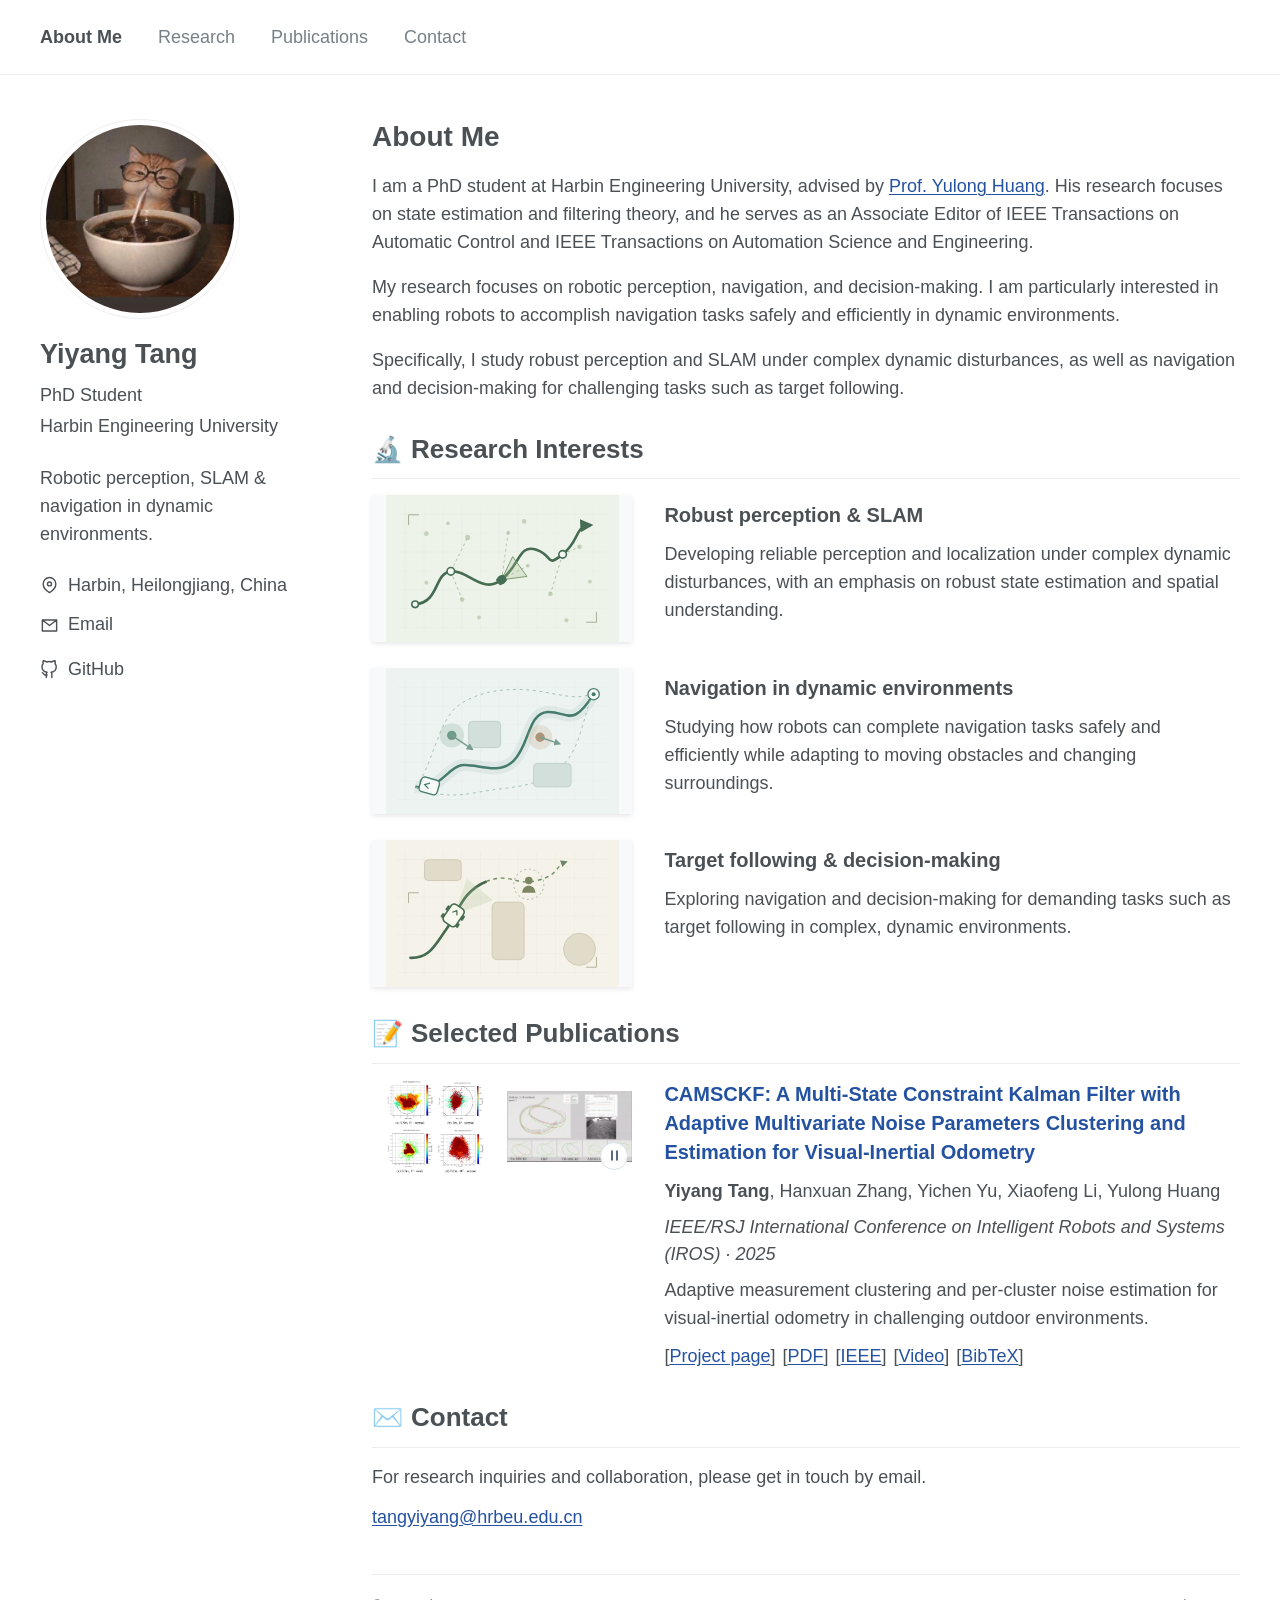
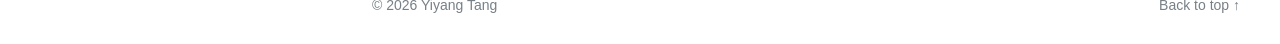
==== index.html @ 66fd121a "Add files via upload" ====
<!doctype html>
<html lang="en">
<head>
  <meta charset="utf-8">
  <meta name="viewport" content="width=device-width, initial-scale=1">
  <meta name="description" content="Yiyang Tang is a PhD student at Harbin Engineering University, researching robotic perception, SLAM, and safe navigation in dynamic environments.">
  <meta property="og:title" content="Yiyang Tang · Academic Homepage">
  <meta property="og:description" content="PhD Student at Harbin Engineering University. Robotic perception, SLAM, and navigation in dynamic environments.">
  <meta property="og:type" content="website">
  <meta name="author" content="Yiyang Tang">
  <meta name="theme-color" content="#ffffff">
  <title>Yiyang Tang · Academic Homepage</title>
  <link rel="icon" href="assets/favicon.svg" type="image/svg+xml">
  <link rel="stylesheet" href="assets/style.css">
  <script src="assets/content.js" defer></script>
  <script src="assets/site.js" defer></script>
</head>
<body>
  <a class="skip-link" href="#main">Skip to content</a>
  <header class="site-header">
    <div class="header-inner">
      <button class="menu-toggle" type="button" aria-expanded="false" aria-controls="primary-nav" hidden><span>Menu</span><svg viewBox="0 0 24 24" aria-hidden="true"><path d="M4 7h16M4 12h16M4 17h16"/></svg></button>
      <nav id="primary-nav" class="primary-nav" aria-label="Main navigation">
        <a class="active" href="#about" aria-current="location">About Me</a>
        <a href="#research">Research</a>
        <a href="#news" hidden>News</a>
        <a href="#publications">Publications</a>
        <a href="#services" hidden>Services</a>
        <a href="#contact">Contact</a>
      </nav>
    </div>
  </header>

  <div class="page-layout">
    <aside class="profile" aria-label="Personal profile">
      <div class="portrait-wrap">
        <div class="portrait-placeholder" id="portrait-placeholder" role="img" aria-label="Yiyang Tang monogram" hidden>
          <span class="portrait-monogram" id="portrait-monogram">YT</span>
        </div>
        <img id="portrait" class="portrait" src="assets/github-avatar.jpg" alt="Yiyang Tang’s GitHub avatar" width="200" height="200" decoding="async">
      </div>
      <div class="profile-summary">
        <h2 id="profile-name">Yiyang Tang</h2>
        <p class="profile-detail profile-role"><span id="profile-role">PhD Student</span></p>
        <p class="profile-detail profile-affiliation"><span id="profile-affiliation">Harbin Engineering University</span></p>
        <p class="profile-detail profile-tagline"><span id="profile-tagline">Robotic perception, SLAM &amp; navigation in dynamic environments.</span></p>
        <p class="profile-detail profile-location"><svg class="detail-icon" viewBox="0 0 24 24" aria-hidden="true"><path d="M20 10c0 6-8 11-8 11S4 16 4 10a8 8 0 1 1 16 0Z"/><circle cx="12" cy="10" r="2.5"/></svg><span id="profile-location">Harbin, Heilongjiang, China</span></p>
        <ul class="profile-links" id="profile-links" aria-label="Contact and academic profiles">
          <li><a href="mailto:tangyiyang@hrbeu.edu.cn" aria-label="Email Yiyang Tang at tangyiyang@hrbeu.edu.cn"><svg class="link-icon" viewBox="0 0 24 24" aria-hidden="true"><path d="M3 5h18v14H3zM3 5l9 7 9-7"/></svg><span>Email</span></a></li>
          <li><a href="https://github.com/YiyangTang521" target="_blank" rel="noopener noreferrer"><svg class="link-icon" viewBox="0 0 24 24" aria-hidden="true"><path d="M9 19c-4.3 1.4-4.3-2.5-6-3m12 6v-3.87a3.37 3.37 0 0 0-.94-2.61c3.14-.35 6.44-1.54 6.44-7A5.44 5.44 0 0 0 19 4.77 5.07 5.07 0 0 0 18.91 1S17.73.65 15 2.48a13.38 13.38 0 0 0-7 0C5.27.65 4.09 1 4.09 1A5.07 5.07 0 0 0 4 4.77a5.44 5.44 0 0 0-1.5 3.78c0 5.42 3.3 6.61 6.44 7A3.37 3.37 0 0 0 8 18.13V22"/></svg><span>GitHub</span></a></li>
        </ul>
        <p class="profile-pending" id="profile-links-empty" hidden>Contact &amp; academic profiles<br>to be added.</p>
      </div>
    </aside>

    <main id="main">
      <section class="about-section" id="about" aria-labelledby="about-title">
        <h1 id="about-title">About Me</h1>
        <div class="biography" id="biography">
          <p>I am a PhD student at Harbin Engineering University, advised by <a href="https://ieeecss.org/contact/yulong-huang" target="_blank" rel="noopener noreferrer">Prof. Yulong Huang</a>. His research focuses on state estimation and filtering theory, and he serves as an Associate Editor of IEEE Transactions on Automatic Control and IEEE Transactions on Automation Science and Engineering.</p>
          <p>My research focuses on robotic perception, navigation, and decision-making. I am particularly interested in enabling robots to accomplish navigation tasks safely and efficiently in dynamic environments.</p>
          <p>Specifically, I study robust perception and SLAM under complex dynamic disturbances, as well as navigation and decision-making for challenging tasks such as target following.</p>
        </div>
        <div class="draft-note" id="draft-note" hidden><span class="draft-label">DRAFT</span><p>Profile information is being updated.</p></div>
      </section>

      <section id="research" class="content-section" aria-labelledby="research-title">
        <h2 id="research-title" class="section-heading"><span class="section-icon" aria-hidden="true">🔬</span> Research Interests</h2>
        <div class="research-list" id="research-list">
          <article class="research-item"><img src="assets/slam.svg" width="248" height="156" alt="Concept illustration of a camera trajectory and mapped landmarks"><div><h3>Robust perception &amp; SLAM</h3><p>Developing reliable perception and localization under complex dynamic disturbances, with an emphasis on robust state estimation and spatial understanding.</p></div></article>
          <article class="research-item"><img src="assets/navigation.svg" width="248" height="156" alt="Concept illustration of alternative robot paths around moving obstacles"><div><h3>Navigation in dynamic environments</h3><p>Studying how robots can complete navigation tasks safely and efficiently while adapting to moving obstacles and changing surroundings.</p></div></article>
          <article class="research-item"><img src="assets/following.svg" width="248" height="156" alt="Concept illustration of a robot following a target around an obstacle"><div><h3>Target following &amp; decision-making</h3><p>Exploring navigation and decision-making for demanding tasks such as target following in complex, dynamic environments.</p></div></article>
        </div>
      </section>

      <section id="news" class="content-section" aria-labelledby="news-title" hidden>
        <h2 id="news-title" class="section-heading"><span class="section-icon" aria-hidden="true">🔥</span> News</h2>
        <ul id="news-list" class="news-list"></ul>
        <p id="news-empty" class="empty-note">Research updates and announcements will appear here.</p>
      </section>

      <section id="publications" class="content-section" aria-labelledby="publications-title">
        <h2 id="publications-title" class="section-heading"><span class="section-icon" aria-hidden="true">📝</span> Selected Publications</h2>
        <div class="publication-filters" id="publication-filters" role="group" aria-label="Filter publications by topic" hidden></div>
        <p id="publication-status" class="sr-only" role="status" aria-live="polite"></p>
        <div id="publication-list" class="publication-list">
          <article class="publication with-preview">
            <div class="publication-media">
              <div class="publication-gallery">
                <a class="publication-thumbnail" href="camsckf/assets/figure-1.png" target="_blank" rel="noopener noreferrer" aria-label="Open full-size Figure 1"><img src="camsckf/assets/figure-1.png" width="1170" height="1100" loading="lazy" alt="Figure 1 of the paper: feature-point noise distributions under different observation distances, viewpoints, and lighting conditions."></a>
                <div class="publication-thumbnail preview-media"><a href="camsckf/" aria-label="View the CAMSCKF project page"><img src="camsckf/assets/preview-poster.jpg" width="640" height="360" loading="lazy" alt="CAMSCKF experimental demonstration with trajectory comparisons, estimated measurement noise, and onboard camera footage."></a></div>
              </div>
            </div>
            <div class="publication-body">
              <h3><a href="camsckf/">CAMSCKF: A Multi-State Constraint Kalman Filter with Adaptive Multivariate Noise Parameters Clustering and Estimation for Visual-Inertial Odometry</a></h3>
              <p class="publication-authors"><strong>Yiyang Tang</strong>, Hanxuan Zhang, Yichen Yu, Xiaofeng Li, Yulong Huang</p>
              <p class="publication-venue">IEEE/RSJ International Conference on Intelligent Robots and Systems (IROS) · 2025</p>
              <p class="publication-description">Adaptive measurement clustering and per-cluster noise estimation for visual-inertial odometry in challenging outdoor environments.</p>
              <div class="publication-links"><a href="camsckf/">Project page</a><a href="camsckf/assets/paper.pdf">PDF</a><a href="https://ieeexplore.ieee.org/document/11246963" target="_blank" rel="noopener noreferrer">IEEE</a><a href="camsckf/#video">Video</a><a href="camsckf/#citation">BibTeX</a></div>
            </div>
          </article>
        </div>
        <p id="publications-empty" class="empty-note" hidden>Selected papers will be added here soon.</p>
      </section>

      <section id="services" class="content-section" aria-labelledby="services-title" hidden>
        <h2 id="services-title" class="section-heading"><span class="section-icon" aria-hidden="true">🎓</span> Academic Service</h2>
        <ul id="service-list" class="service-list"></ul>
        <p id="services-empty" class="empty-note">Editorial, reviewing, and community activities will be added here.</p>
      </section>

      <section id="contact" class="content-section contact-section" aria-labelledby="contact-title">
        <h2 id="contact-title" class="section-heading"><span class="section-icon" aria-hidden="true">✉️</span> Contact</h2>
        <p id="contact-description">For research inquiries and collaboration, please get in touch by email.</p>
        <p><a id="contact-email" href="mailto:tangyiyang@hrbeu.edu.cn">tangyiyang@hrbeu.edu.cn</a></p>
      </section>
      <footer class="site-footer"><span>© <span id="copyright-year">2026</span> <span id="footer-name">Yiyang Tang</span></span><a href="#about">Back to top <span aria-hidden="true">↑</span></a></footer>
      <noscript><p class="noscript-note">Profile and publication information are available without JavaScript. Enable JavaScript for animated previews and citation tools.</p></noscript>
    </main>
  </div>
  <dialog id="bibtex-dialog" aria-labelledby="bibtex-title"><div class="dialog-header"><h2 id="bibtex-title">BibTeX citation</h2><button id="close-bibtex" type="button" aria-label="Close citation">×</button></div><pre id="bibtex-content" tabindex="0"></pre><button class="email-button" id="copy-bibtex" type="button">Copy citation</button><p id="copy-status" role="status" aria-live="polite"></p></dialog>
</body>
</html>
---- assets/style.css ----
:root {
  --text: #4b5054;
  --muted: #778087;
  --link: #2452a1;
  --line: #eeeeee;
  --font: Arial, Helvetica, sans-serif;
}
* { box-sizing: border-box; }
html { scroll-behavior: smooth; scroll-padding-top: 100px; }
body { margin: 0; color: var(--text); background: #fff; font: 18px/1.55 var(--font); }
a { color: var(--link); text-decoration: underline; text-underline-offset: 2px; }
a:hover { color: #153b7e; }
button { font: inherit; color: inherit; cursor: pointer; }
a, button { -webkit-tap-highlight-color: transparent; }
a:focus-visible, button:focus-visible, pre:focus-visible { outline: 2px solid var(--link); outline-offset: 4px; }
img { display: block; max-width: 100%; }
[hidden] { display: none !important; }
h1, h2, h3 { font-family: var(--font); color: var(--text); font-weight: 700; }
h1, h2, h3, p { margin-top: 0; }
::selection { background: #dfebff; }
.sr-only { position: absolute; width: 1px; height: 1px; padding: 0; overflow: hidden; clip: rect(0,0,0,0); white-space: nowrap; border: 0; }
.skip-link { position: fixed; top: -100px; left: 20px; z-index: 20; padding: 10px 16px; background: #fff; border: 1px solid var(--link); }
.skip-link:focus { top: 12px; }

/* Simple navigation, aligned with the page's left edge. */
.site-header { position: sticky; top: 0; z-index: 10; background: #fff; border-bottom: 1px solid var(--line); }
.header-inner { max-width: 1680px; min-height: 74px; padding: 0 40px; margin: auto; display: flex; align-items: center; }
.primary-nav { display: flex; align-items: center; gap: 36px; }
.primary-nav a { padding: 23px 0; font-size: 18px; line-height: 1.5; color: var(--muted); text-decoration: none; }
.primary-nav a:hover, .primary-nav a.active { color: var(--text); }
.primary-nav a.active { font-weight: 700; }
.menu-toggle { display: none; align-items: center; gap: 9px; min-height: 48px; padding: 8px 0; border: 0; background: none; }
.menu-toggle svg { width: 22px; height: 22px; fill: none; stroke: currentColor; stroke-width: 1.6; }

/* A narrow profile column and one continuous reading column. */
.page-layout { max-width: 1680px; margin: auto; padding: 44px 40px 0; display: grid; grid-template-columns: 272px minmax(0,1fr); column-gap: 60px; }
.profile { position: sticky; top: 108px; align-self: start; }
.portrait-wrap { width: 200px; height: 200px; margin: 0 0 18px; }
.portrait { width: 200px; height: 200px; object-fit: cover; border-radius: 50%; padding: 5px; border: 1px solid var(--line); background: #fff; }
.portrait-placeholder { width: 100%; height: 100%; border-radius: 50%; display: flex; align-items: center; justify-content: center; background: #f4f5f6; border: 1px solid var(--line); }
.portrait-monogram { font-size: 52px; font-weight: 700; color: var(--muted); }
.profile-summary { min-width: 0; }
.profile h2 { margin: 0 0 10px; font-size: 27px; line-height: 1.3; }
.profile-detail { margin: 0; font-size: 18px; line-height: 1.55; }
.profile-role { margin-bottom: 3px; }
.profile-affiliation { margin-bottom: 24px; }
.profile-tagline { margin-bottom: 23px; }
.profile-location { display: flex; align-items: flex-start; gap: 9px; margin-bottom: 12px; }
.profile-location > span { min-width: 0; }
.detail-icon, .link-icon { width: 19px; height: 19px; flex-shrink: 0; fill: none; stroke: currentColor; stroke-width: 1.8; stroke-linecap: round; stroke-linejoin: round; }
.profile-location .detail-icon { margin-top: 4px; }
.profile-links { list-style: none; padding: 0; margin: 0; }
.profile-links li { margin: 0 0 12px; }
.profile-links a { display: inline-flex; align-items: center; gap: 9px; max-width: 100%; font-size: 18px; color: var(--text); text-decoration: none; }
.profile-links a:hover { color: var(--link); text-decoration: underline; }
.profile-links a > span { min-width: 0; overflow-wrap: anywhere; }
.profile-pending { font-size: 16px; color: var(--muted); }
.pending { font-style: italic; }

main { min-width: 0; }
h1 { margin: 0 0 18px; font-size: 28px; line-height: 1.3; }
.biography p { margin: 0 0 17px; font-size: 18px; line-height: 1.55; }
.biography p:last-child { margin-bottom: 0; }
.biography a { font-weight: 400; }
.draft-note { margin-top: 18px; padding: 10px 14px; border-left: 2px solid #bbb; }
.draft-label { font-weight: 700; font-size: 14px; }
.draft-note p { margin: 4px 0 0; font-size: 16px; }
.content-section { margin-top: 30px; scroll-margin-top: 100px; }
.section-heading { display: flex; align-items: baseline; gap: 8px; margin: 0 0 16px; padding-bottom: 12px; border-bottom: 1px solid var(--line); font-size: 26px; line-height: 1.3; }
.section-icon { font-size: 25px; line-height: 1; flex-shrink: 0; }

/* Shared image-and-text alignment for research entries. */
.research-item { display: grid; grid-template-columns: minmax(200px,30%) minmax(0,1fr); gap: 32px; align-items: start; margin: 0 0 26px; }
.research-item:last-child { margin-bottom: 0; }
.research-item img { width: 100%; height: auto; aspect-ratio: 16/9; object-fit: contain; background: #f8f9fa; box-shadow: 0 2px 5px #00000018; }
.research-item > div { min-width: 0; padding-top: 6px; }
.research-item h3, .publication h3 { margin: 0 0 11px; font-size: 20px; line-height: 1.45; }
.research-item p { margin: 0; font-size: 18px; line-height: 1.55; }
.news-list, .service-list { margin: 0; padding-left: 30px; }
.news-list li, .service-list li { padding-left: 4px; margin-bottom: 13px; }
.news-date { font-style: italic; white-space: nowrap; }
.news-date:after { content: ': '; }
.news-list p { display: inline; margin: 0; }
.empty-note { margin: 0; color: var(--muted); font-size: 18px; }
.publication-filters { display: flex; gap: 18px; flex-wrap: wrap; margin: 0 0 22px; }
.publication-filters button { padding: 3px 0; border: 0; background: none; color: var(--link); font-size: 16px; }
.publication-filters button[aria-pressed=true] { font-weight: 700; text-decoration: underline; text-underline-offset: 4px; }
.publication { margin-bottom: 27px; }
.publication:last-child { margin-bottom: 0; }
.publication.with-preview { display: grid; grid-template-columns: minmax(200px,30%) minmax(0,1fr); gap: 32px; align-items: start; }
.publication-body { min-width: 0; }
.publication h3 a { text-decoration: none; }
.publication h3 a:hover { text-decoration: underline; }
.publication-media { padding: 0; }
.publication-gallery { display: grid; grid-template-columns: repeat(2,minmax(0,1fr)); gap: 10px; align-items: stretch; }
.publication-thumbnail { position: relative; display: block; min-width: 0; min-height: 0; aspect-ratio: 4 / 3; overflow: hidden; background: #fff; }
.publication-thumbnail > a { display: block; width: 100%; height: 100%; }
.publication-thumbnail img { position: absolute; inset: 0; display: block; width: 100%; height: 100%; object-fit: contain; }
.preview-media { position: relative; }
.preview-toggle { position: absolute; right: 4px; bottom: 4px; display: grid; place-items: center; width: 28px; height: 28px; padding: 5px; border: 1px solid #d9dfe5; border-radius: 50%; background: #fffffff0; color: #354455; }
.preview-toggle .link-icon { width: 15px; height: 15px; stroke-width: 2.5; }
.preview-toggle:hover { background: #fff; color: var(--link); }
.publication-authors, .publication-venue { margin: 0 0 8px; font-size: 18px; }
.publication-venue { font-style: italic; }
.publication-description { margin: 0 0 10px; font-size: 18px; }
.publication-links { display: flex; gap: 7px; flex-wrap: wrap; }
.publication-links a, .publication-links button { padding: 0; border: 0; background: none; color: var(--link); font-size: 18px; text-decoration: underline; text-underline-offset: 2px; }
.publication-links a:before, .publication-links button:before { content: '['; color: var(--text); }
.publication-links a:after, .publication-links button:after { content: ']'; color: var(--text); }
.contact-section p { margin: 0 0 12px; }
#contact-email { overflow-wrap: anywhere; }
.site-footer { display: flex; justify-content: space-between; flex-wrap: wrap; gap: 10px 25px; margin-top: 42px; padding: 20px 0 28px; border-top: 1px solid var(--line); font-size: 14px; color: var(--muted); }
.site-footer a { color: var(--muted); text-decoration: none; }
.site-footer a:hover { text-decoration: underline; }
.noscript-note { font-size: 14px; color: var(--muted); }

/* Citation dialog and keyboard interaction. */
dialog { width: min(680px,calc(100% - 32px)); padding: 25px; border: 1px solid #ddd; border-radius: 4px; background: #fff; color: var(--text); box-shadow: 0 12px 50px #0003; }
dialog::backdrop { background: #0006; }
.dialog-header { display: flex; align-items: center; justify-content: space-between; gap: 20px; }
.dialog-header h2 { font-size: 25px; margin: 0; }
.dialog-header button { font-size: 29px; line-height: 1; padding: 8px 10px; border: 0; background: none; }
dialog pre { white-space: pre-wrap; overflow-wrap: anywhere; font-size: 15px; line-height: 1.6; background: #f6f6f6; padding: 16px; max-height: 50vh; overflow: auto; }
.email-button { padding: 8px 14px; border: 1px solid #ccc; border-radius: 3px; background: #f7f7f7; font-size: 16px; }
.email-button:hover { background: #eee; }
#copy-status { font-size: 15px; min-height: 24px; margin: 10px 0 0; }

@media (max-width: 1200px) {
  .header-inner { padding: 0 32px; }
  .page-layout { padding: 36px 32px 0; grid-template-columns: 235px minmax(0,1fr); gap: 40px; }
  .portrait-wrap, .portrait { width: 190px; height: 190px; }
  .research-item, .publication.with-preview { grid-template-columns: minmax(180px,30%) minmax(0,1fr); gap: 25px; }
}
@media (max-width: 900px) {
  .page-layout { grid-template-columns: minmax(0,1fr); gap: 0; }
  .profile { position: static; display: grid; grid-template-columns: 150px minmax(0,1fr); gap: 28px; padding-bottom: 30px; margin-bottom: 28px; border-bottom: 1px solid var(--line); }
  .portrait-wrap, .portrait { width: 150px; height: 150px; }
  .portrait-wrap { margin: 0; }
  .profile-affiliation { margin-bottom: 16px; }
  .profile-tagline { margin-bottom: 16px; }
  .profile-links { display: flex; flex-wrap: wrap; gap: 8px 24px; }
  .profile-links li { margin: 0; }
  .research-item, .publication.with-preview { grid-template-columns: minmax(180px,32%) minmax(0,1fr); }
}
@media (max-width: 600px) {
  html { scroll-padding-top: 80px; }
  body { font-size: 16px; }
  .header-inner { min-height: 58px; padding: 0 20px; flex-wrap: wrap; justify-content: flex-end; }
  .menu-toggle:not([hidden]) { display: flex; font-size: 16px; }
  .primary-nav { width: 100%; gap: 6px 22px; padding-bottom: 12px; flex-wrap: wrap; }
  .primary-nav a { padding: 7px 0; font-size: 16px; }
  .js-ready .primary-nav { display: none; }
  .js-ready .primary-nav.is-open { display: flex; }
  .page-layout { padding: 25px 20px 0; }
  .profile { grid-template-columns: 112px minmax(0,1fr); gap: 20px; padding-bottom: 26px; margin-bottom: 25px; }
  .portrait-wrap, .portrait { width: 112px; height: 112px; }
  .portrait { padding: 3px; }
  .portrait-monogram { font-size: 35px; }
  .profile h2 { font-size: 25px; margin-bottom: 9px; }
  .profile-detail, .profile-links a { font-size: 16px; }
  .profile-links { display: block; }
  .profile-links li { margin-bottom: 9px; }
  .profile-location .detail-icon { margin-top: 3px; }
  h1 { font-size: 26px; }
  .biography p { font-size: 16px; line-height: 1.65; margin-bottom: 15px; }
  .content-section { margin-top: 26px; scroll-margin-top: 82px; }
  .section-heading { font-size: 24px; padding-bottom: 10px; margin-bottom: 16px; }
  .section-icon { font-size: 23px; }
  .research-item { grid-template-columns: minmax(0,1fr); gap: 15px; margin-bottom: 25px; }
  .publication.with-preview { grid-template-columns: minmax(0,1fr); gap: 15px; }
  .publication-media { max-width: 460px; padding-top: 0; }
  .research-item img { max-width: 460px; }
  .research-item > div { padding: 0; }
  .research-item h3, .publication h3 { font-size: 19px; margin-bottom: 8px; }
  .research-item p, .empty-note, .publication-authors, .publication-venue, .publication-description, .publication-links a, .publication-links button { font-size: 16px; line-height: 1.65; }
  .site-footer { margin-top: 30px; font-size: 14px; }
}
@media (max-width: 380px) {
  .page-layout { padding-right: 18px; padding-left: 18px; }
  .profile { grid-template-columns: 92px minmax(0,1fr); gap: 16px; }
  .portrait-wrap, .portrait { width: 92px; height: 92px; }
  .profile h2 { font-size: 23px; }
}
@media (prefers-reduced-motion: reduce) { html { scroll-behavior: auto; } }
@media print {
  .site-header, .site-footer, .draft-note, .publication-filters, .preview-toggle, dialog { display: none !important; }
  .page-layout { display: block; padding: 0; }
  .profile { position: static; margin-bottom: 24px; }
  .portrait-wrap { display: none; }
  .research-item, .publication { break-inside: avoid; }
  a { color: inherit; }
}
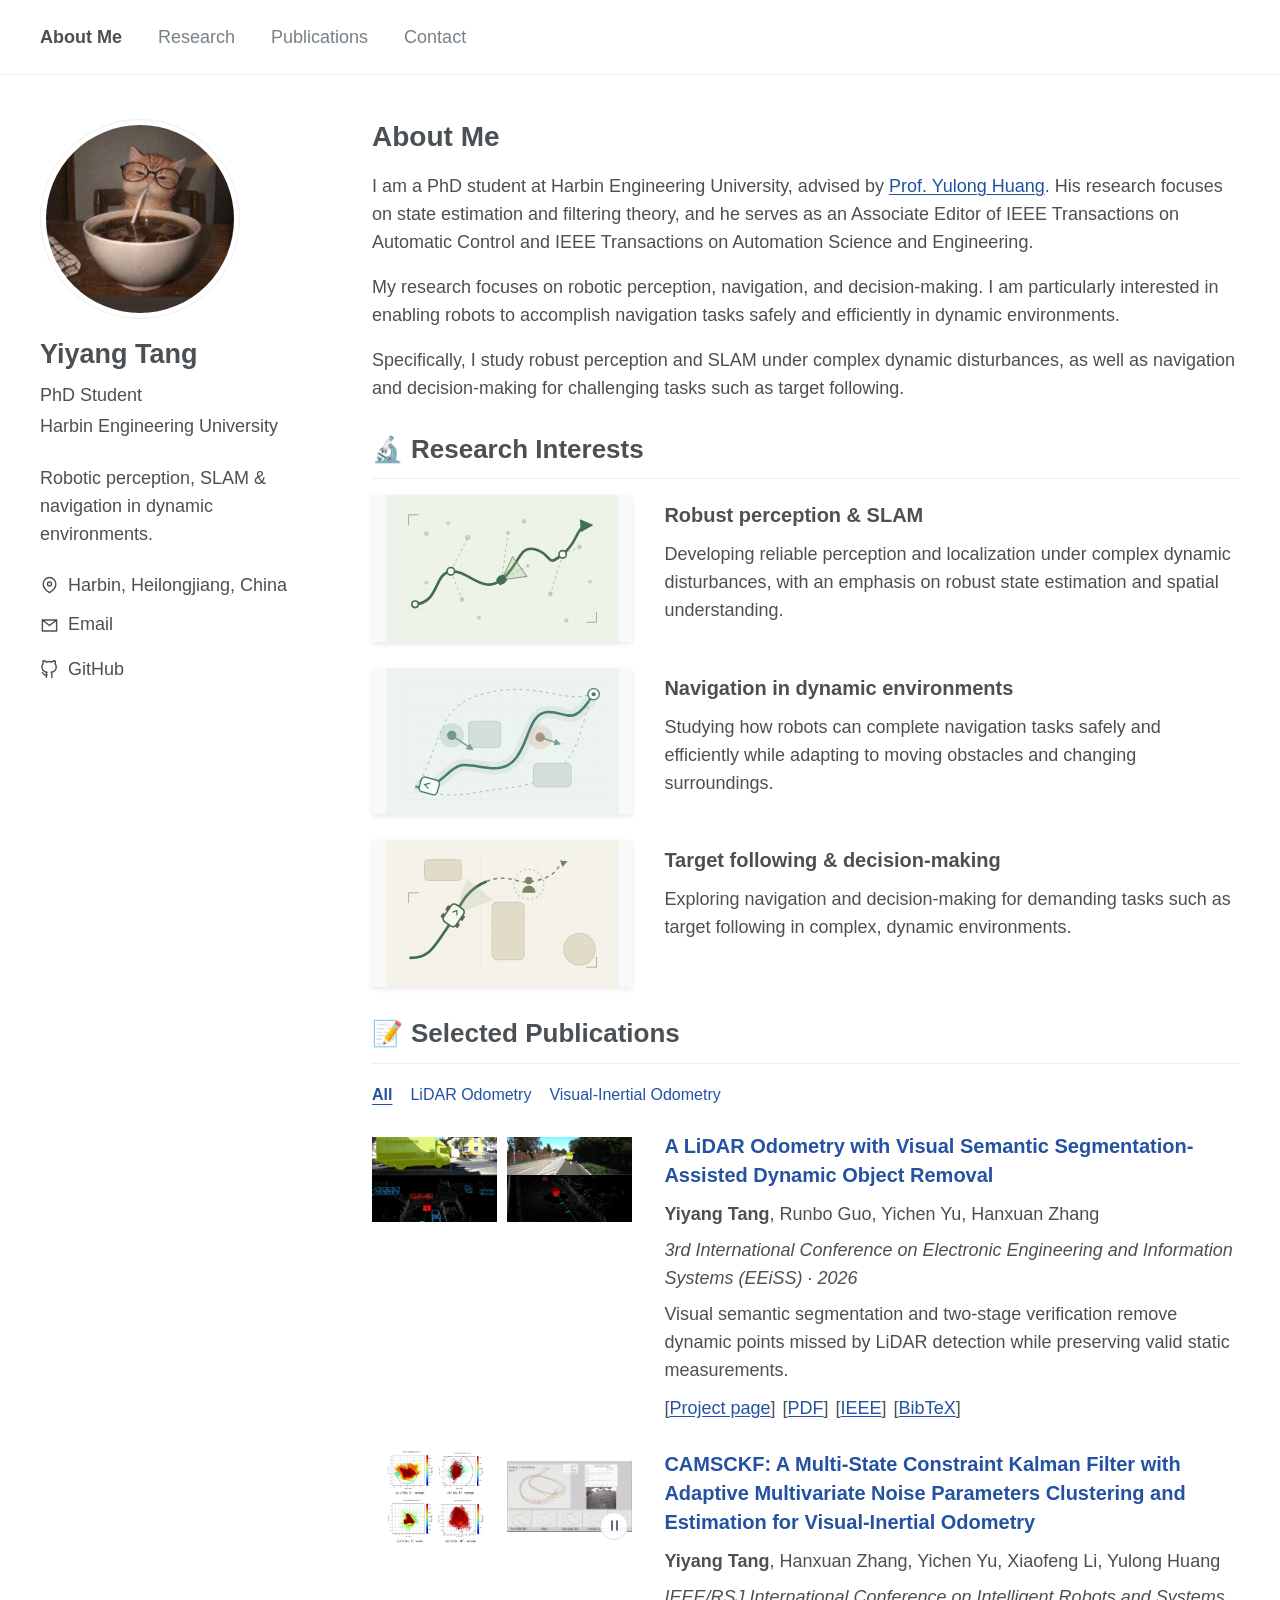
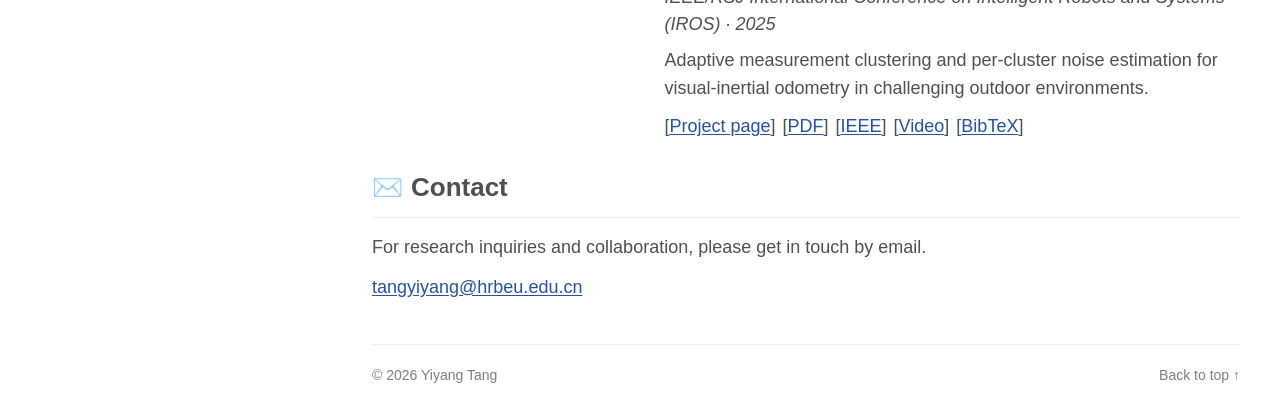
==== commit 2d5b84f2: "Add files via upload" ====
--- a/index.html
+++ b/index.html
@@ -87,6 +87,21 @@
           <article class="publication with-preview">
             <div class="publication-media">
               <div class="publication-gallery">
+                <a class="publication-thumbnail" href="visual-semantic-lo/assets/large-occlusion.png" target="_blank" rel="noopener noreferrer" aria-label="Open full-size Figure 1(a)"><img src="visual-semantic-lo/assets/large-occlusion.png" width="603" height="408" loading="lazy" alt="Figure 1(a): visual segmentation identifies a large nearby vehicle and removes missed dynamic points, shown in red."></a>
+                <div class="publication-thumbnail preview-media"><a href="visual-semantic-lo/" aria-label="View the visual semantic-assisted LiDAR odometry project page"><img src="visual-semantic-lo/assets/long-range.png" width="606" height="411" loading="lazy" alt="Figure 1(b): visual segmentation identifies a distant vehicle and its dynamic LiDAR points missed by 3D detection."></a></div>
+              </div>
+            </div>
+            <div class="publication-body">
+              <h3><a href="visual-semantic-lo/">A LiDAR Odometry with Visual Semantic Segmentation-Assisted Dynamic Object Removal</a></h3>
+              <p class="publication-authors"><strong>Yiyang Tang</strong>, Runbo Guo, Yichen Yu, Hanxuan Zhang</p>
+              <p class="publication-venue">3rd International Conference on Electronic Engineering and Information Systems (EEiSS) · 2026</p>
+              <p class="publication-description">Visual semantic segmentation and two-stage verification remove dynamic points missed by LiDAR detection while preserving valid static measurements.</p>
+              <div class="publication-links"><a href="visual-semantic-lo/">Project page</a><a href="visual-semantic-lo/assets/paper.pdf">PDF</a><a href="https://ieeexplore.ieee.org/document/11584613" target="_blank" rel="noopener noreferrer">IEEE</a><a href="visual-semantic-lo/#citation">BibTeX</a></div>
+            </div>
+          </article>
+          <article class="publication with-preview">
+            <div class="publication-media">
+              <div class="publication-gallery">
                 <a class="publication-thumbnail" href="camsckf/assets/figure-1.png" target="_blank" rel="noopener noreferrer" aria-label="Open full-size Figure 1"><img src="camsckf/assets/figure-1.png" width="1170" height="1100" loading="lazy" alt="Figure 1 of the paper: feature-point noise distributions under different observation distances, viewpoints, and lighting conditions."></a>
                 <div class="publication-thumbnail preview-media"><a href="camsckf/" aria-label="View the CAMSCKF project page"><img src="camsckf/assets/preview-poster.jpg" width="640" height="360" loading="lazy" alt="CAMSCKF experimental demonstration with trajectory comparisons, estimated measurement noise, and onboard camera footage."></a></div>
               </div>
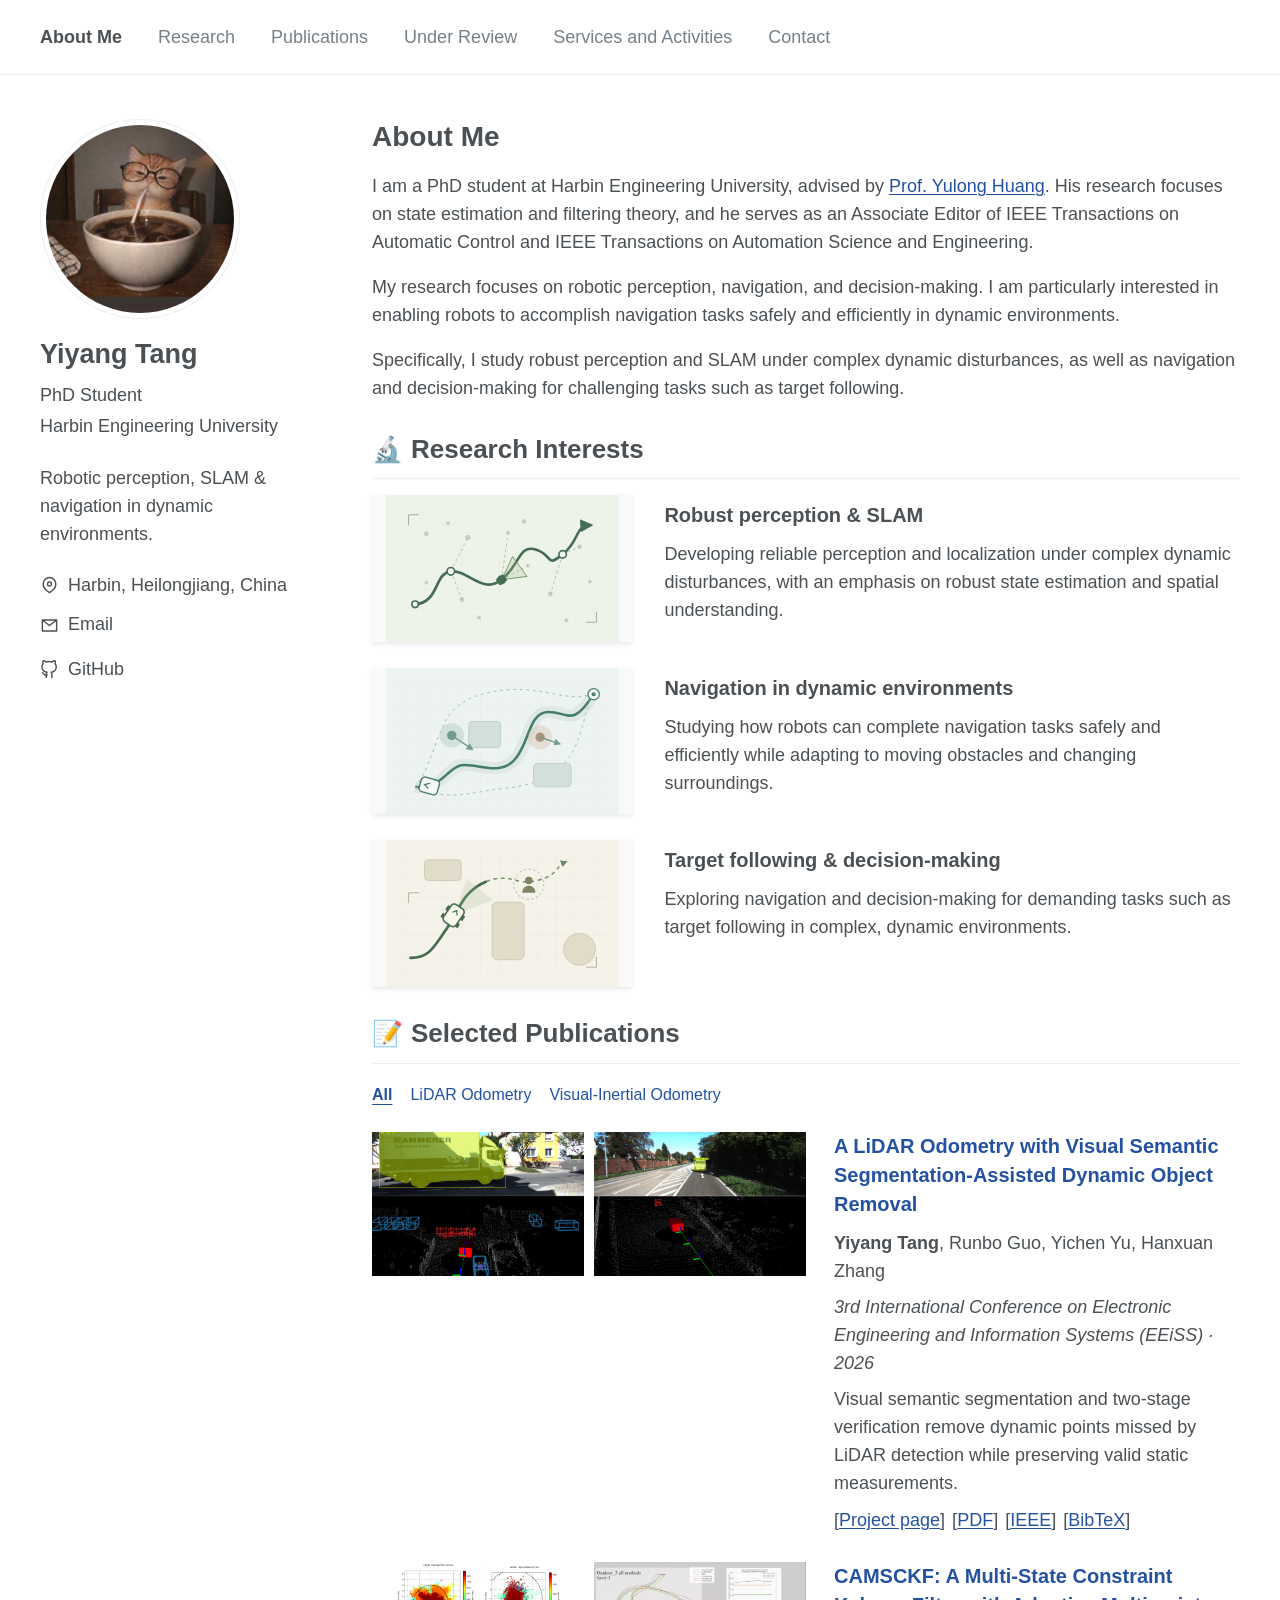
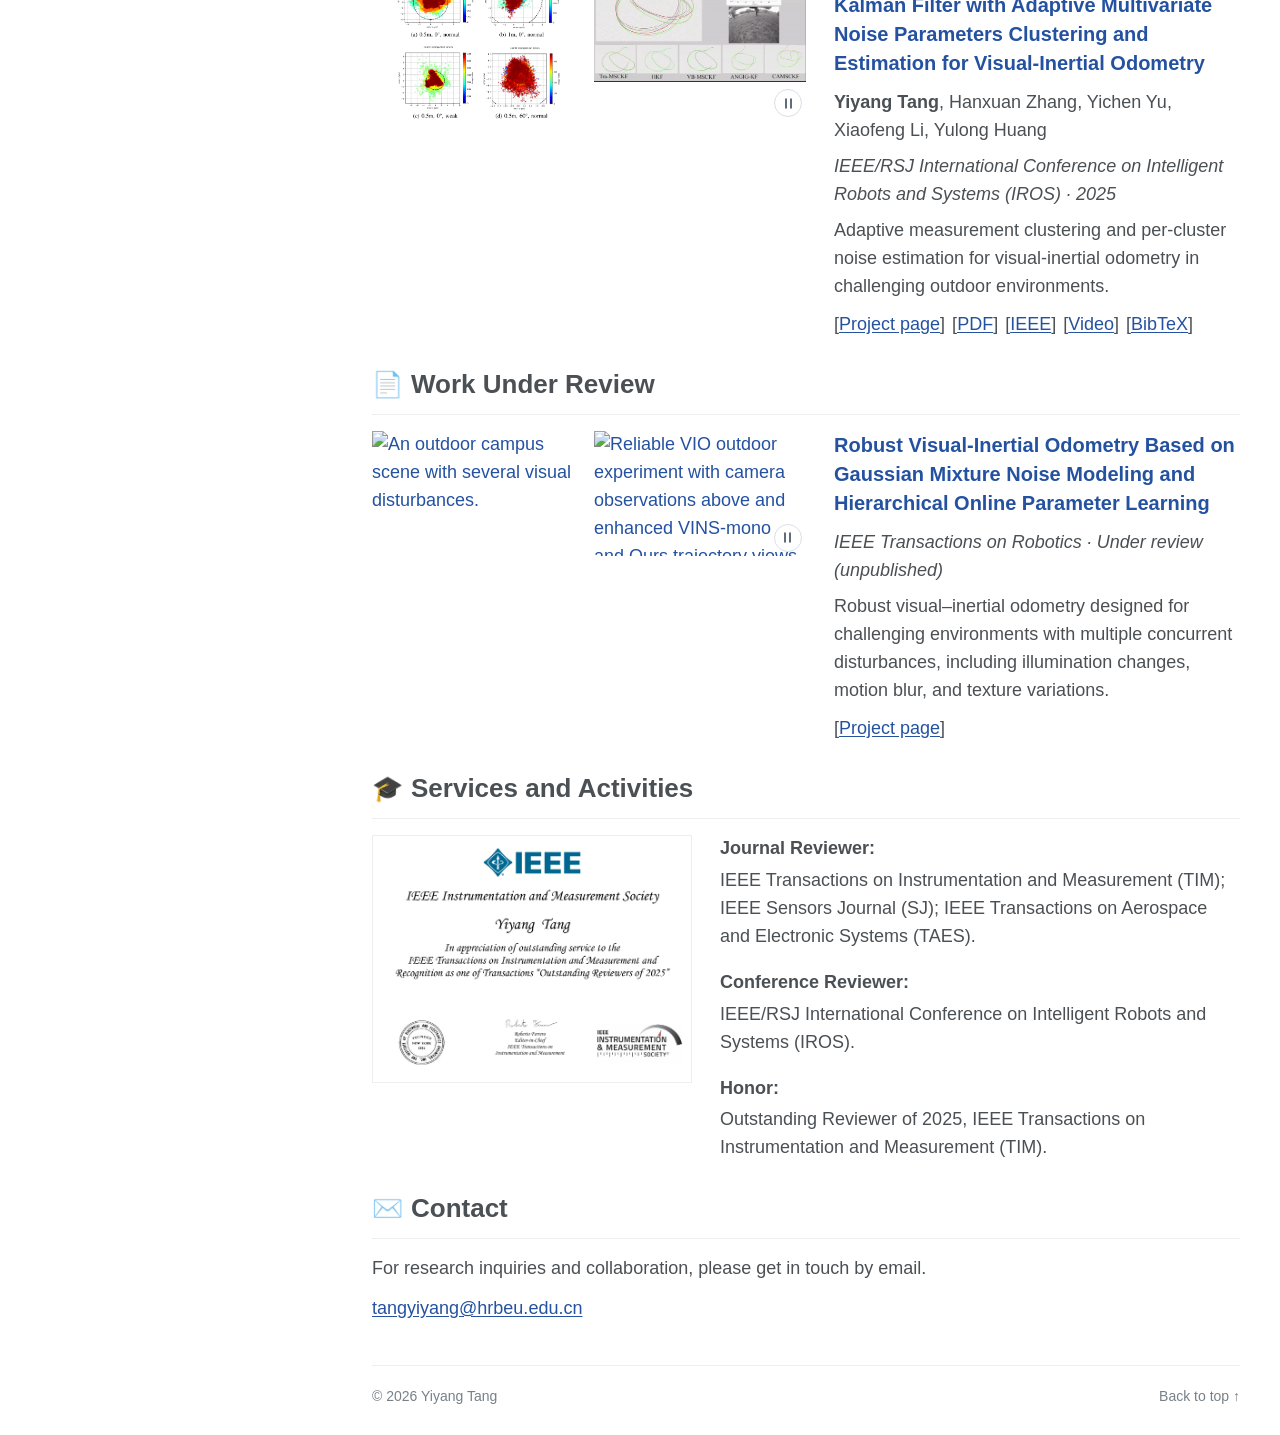
==== commit 52d8b3dd: "Add files via upload" ====
--- a/index.html
+++ b/index.html
@@ -14,6 +14,7 @@
   <link rel="stylesheet" href="assets/style.css">
   <script src="assets/content.js" defer></script>
   <script src="assets/site.js" defer></script>
+  <script src="assets/preview.js" defer></script>
 </head>
 <body>
   <a class="skip-link" href="#main">Skip to content</a>
@@ -25,7 +26,8 @@
         <a href="#research">Research</a>
         <a href="#news" hidden>News</a>
         <a href="#publications">Publications</a>
-        <a href="#services" hidden>Services</a>
+        <a href="#under-review">Under Review</a>
+        <a href="#services">Services and Activities</a>
         <a href="#contact">Contact</a>
       </nav>
     </div>
@@ -118,10 +120,38 @@
         <p id="publications-empty" class="empty-note" hidden>Selected papers will be added here soon.</p>
       </section>
 
-      <section id="services" class="content-section" aria-labelledby="services-title" hidden>
-        <h2 id="services-title" class="section-heading"><span class="section-icon" aria-hidden="true">🎓</span> Academic Service</h2>
-        <ul id="service-list" class="service-list"></ul>
-        <p id="services-empty" class="empty-note">Editorial, reviewing, and community activities will be added here.</p>
+      <section id="under-review" class="content-section" aria-labelledby="under-review-title">
+        <h2 id="under-review-title" class="section-heading"><span class="section-icon" aria-hidden="true">📄</span> Work Under Review</h2>
+        <article class="publication with-preview">
+          <div class="publication-media">
+            <div class="publication-gallery vio-gallery">
+              <a class="publication-thumbnail" href="robust-vio/#scenes" aria-label="View the experimental scenes"><img src="robust-vio/assets/campus.png" width="1539" height="903" loading="lazy" alt="An outdoor campus scene with several visual disturbances."></a>
+              <div class="publication-thumbnail preview-media" data-animated-preview>
+                <a href="robust-vio/assets/trajectory-preview-compact.gif" target="_blank" rel="noopener noreferrer" aria-label="Open the larger animated trajectory comparison in a new tab"><img src="robust-vio/assets/trajectory-poster-compact.jpg" data-animation-src="robust-vio/assets/trajectory-preview-compact.gif" data-poster-src="robust-vio/assets/trajectory-poster-compact.jpg" width="513" height="301" loading="lazy" decoding="async" alt="Reliable VIO outdoor experiment with camera observations above and enhanced VINS-mono and Ours trajectory views side by side below."></a>
+                <button class="preview-toggle" type="button" aria-label="Play Reliable VIO experimental preview" hidden><svg class="link-icon" viewBox="0 0 24 24" aria-hidden="true"><path d="m8 5 11 7-11 7z"/></svg></button>
+              </div>
+            </div>
+          </div>
+          <div class="publication-body">
+            <h3><a href="robust-vio/">Robust Visual-Inertial Odometry Based on Gaussian Mixture Noise Modeling and Hierarchical Online Parameter Learning</a></h3>
+            <p class="publication-venue">IEEE Transactions on Robotics · Under review (unpublished)</p>
+            <p class="publication-description">Robust visual–inertial odometry designed for challenging environments with multiple concurrent disturbances, including illumination changes, motion blur, and texture variations.</p>
+            <div class="publication-links"><a href="robust-vio/">Project page</a></div>
+          </div>
+        </article>
+      </section>
+
+      <section id="services" class="content-section" aria-labelledby="services-title">
+        <h2 id="services-title" class="section-heading"><span class="section-icon" aria-hidden="true">🎓</span> Services and Activities</h2>
+        <div class="services-layout">
+          <a class="service-certificate" href="assets/tim-outstanding-reviewer-2025.pdf" target="_blank" rel="noopener noreferrer" aria-label="Open the IEEE TIM 2025 outstanding reviewer certificate as a PDF in a new tab"><img src="assets/tim-outstanding-reviewer-2025.png" width="1400" height="1082" loading="lazy" decoding="async" alt="IEEE certificate recognizing Yiyang Tang as one of the Transactions on Instrumentation and Measurement Outstanding Reviewers of 2025."></a>
+          <ul id="service-list" class="service-list">
+            <li><strong>Journal Reviewer: </strong>IEEE Transactions on Instrumentation and Measurement (TIM); IEEE Sensors Journal (SJ); IEEE Transactions on Aerospace and Electronic Systems (TAES).</li>
+            <li><strong>Conference Reviewer: </strong>IEEE/RSJ International Conference on Intelligent Robots and Systems (IROS).</li>
+            <li><strong>Honor: </strong>Outstanding Reviewer of 2025, IEEE Transactions on Instrumentation and Measurement (TIM).</li>
+          </ul>
+        </div>
+        <p id="services-empty" class="empty-note" hidden>Editorial, reviewing, and community activities will be added here.</p>
       </section>
 
       <section id="contact" class="content-section contact-section" aria-labelledby="contact-title">
--- a/assets/style.css
+++ b/assets/style.css
@@ -87,15 +87,17 @@
 .publication-filters button[aria-pressed=true] { font-weight: 700; text-decoration: underline; text-underline-offset: 4px; }
 .publication { margin-bottom: 27px; }
 .publication:last-child { margin-bottom: 0; }
-.publication.with-preview { display: grid; grid-template-columns: minmax(200px,30%) minmax(0,1fr); gap: 32px; align-items: start; }
+.publication.with-preview, .services-layout { display: grid; grid-template-columns: minmax(0,50%) minmax(0,1fr); gap: 28px; align-items: start; }
+.services-layout { grid-template-columns: minmax(0,320px) minmax(0,1fr); }
 .publication-body { min-width: 0; }
 .publication h3 a { text-decoration: none; }
 .publication h3 a:hover { text-decoration: underline; }
 .publication-media { padding: 0; }
 .publication-gallery { display: grid; grid-template-columns: repeat(2,minmax(0,1fr)); gap: 10px; align-items: stretch; }
 .publication-thumbnail { position: relative; display: block; min-width: 0; min-height: 0; aspect-ratio: 4 / 3; overflow: hidden; background: #fff; }
+.vio-gallery .publication-thumbnail { aspect-ratio: 513 / 301; }
 .publication-thumbnail > a { display: block; width: 100%; height: 100%; }
-.publication-thumbnail img { position: absolute; inset: 0; display: block; width: 100%; height: 100%; object-fit: contain; }
+.publication-thumbnail img { position: absolute; inset: 0; display: block; width: 100%; height: 100%; object-fit: contain; object-position: center top; }
 .preview-media { position: relative; }
 .preview-toggle { position: absolute; right: 4px; bottom: 4px; display: grid; place-items: center; width: 28px; height: 28px; padding: 5px; border: 1px solid #d9dfe5; border-radius: 50%; background: #fffffff0; color: #354455; }
 .preview-toggle .link-icon { width: 15px; height: 15px; stroke-width: 2.5; }
@@ -107,6 +109,12 @@
 .publication-links a, .publication-links button { padding: 0; border: 0; background: none; color: var(--link); font-size: 18px; text-decoration: underline; text-underline-offset: 2px; }
 .publication-links a:before, .publication-links button:before { content: '['; color: var(--text); }
 .publication-links a:after, .publication-links button:after { content: ']'; color: var(--text); }
+.service-certificate { display: block; min-width: 0; width: 100%; max-width: 320px; border: 1px solid var(--line); }
+.service-certificate img { width: 100%; height: auto; }
+.services-layout .service-list { min-width: 0; margin: 0; padding: 0; list-style: none; }
+.services-layout .service-list li { padding: 0; margin-bottom: 18px; }
+.services-layout .service-list li:last-child { margin-bottom: 0; }
+.services-layout .service-list strong { display: block; margin-bottom: 4px; }
 .contact-section p { margin: 0 0 12px; }
 #contact-email { overflow-wrap: anywhere; }
 .site-footer { display: flex; justify-content: space-between; flex-wrap: wrap; gap: 10px 25px; margin-top: 42px; padding: 20px 0 28px; border-top: 1px solid var(--line); font-size: 14px; color: var(--muted); }
@@ -129,9 +137,19 @@
   .header-inner { padding: 0 32px; }
   .page-layout { padding: 36px 32px 0; grid-template-columns: 235px minmax(0,1fr); gap: 40px; }
   .portrait-wrap, .portrait { width: 190px; height: 190px; }
-  .research-item, .publication.with-preview { grid-template-columns: minmax(180px,30%) minmax(0,1fr); gap: 25px; }
+  .research-item { grid-template-columns: minmax(180px,30%) minmax(0,1fr); gap: 25px; }
+}
+@media (max-width: 1100px) {
+  .publication.with-preview, .services-layout { grid-template-columns: minmax(0,1fr); gap: 16px; }
+  .publication-media { width: 100%; max-width: 680px; }
 }
 @media (max-width: 900px) {
+  .header-inner { min-height: 58px; flex-wrap: wrap; justify-content: flex-end; }
+  .menu-toggle:not([hidden]) { display: flex; font-size: 16px; }
+  .primary-nav { width: 100%; gap: 6px 22px; padding-bottom: 12px; flex-wrap: wrap; }
+  .primary-nav a { padding: 7px 0; font-size: 16px; }
+  .js-ready .primary-nav { display: none; }
+  .js-ready .primary-nav.is-open { display: flex; }
   .page-layout { grid-template-columns: minmax(0,1fr); gap: 0; }
   .profile { position: static; display: grid; grid-template-columns: 150px minmax(0,1fr); gap: 28px; padding-bottom: 30px; margin-bottom: 28px; border-bottom: 1px solid var(--line); }
   .portrait-wrap, .portrait { width: 150px; height: 150px; }
@@ -140,17 +158,12 @@
   .profile-tagline { margin-bottom: 16px; }
   .profile-links { display: flex; flex-wrap: wrap; gap: 8px 24px; }
   .profile-links li { margin: 0; }
-  .research-item, .publication.with-preview { grid-template-columns: minmax(180px,32%) minmax(0,1fr); }
+  .research-item { grid-template-columns: minmax(180px,32%) minmax(0,1fr); }
 }
 @media (max-width: 600px) {
   html { scroll-padding-top: 80px; }
   body { font-size: 16px; }
-  .header-inner { min-height: 58px; padding: 0 20px; flex-wrap: wrap; justify-content: flex-end; }
-  .menu-toggle:not([hidden]) { display: flex; font-size: 16px; }
-  .primary-nav { width: 100%; gap: 6px 22px; padding-bottom: 12px; flex-wrap: wrap; }
-  .primary-nav a { padding: 7px 0; font-size: 16px; }
-  .js-ready .primary-nav { display: none; }
-  .js-ready .primary-nav.is-open { display: flex; }
+  .header-inner { padding: 0 20px; }
   .page-layout { padding: 25px 20px 0; }
   .profile { grid-template-columns: 112px minmax(0,1fr); gap: 20px; padding-bottom: 26px; margin-bottom: 25px; }
   .portrait-wrap, .portrait { width: 112px; height: 112px; }
@@ -167,7 +180,7 @@
   .section-heading { font-size: 24px; padding-bottom: 10px; margin-bottom: 16px; }
   .section-icon { font-size: 23px; }
   .research-item { grid-template-columns: minmax(0,1fr); gap: 15px; margin-bottom: 25px; }
-  .publication.with-preview { grid-template-columns: minmax(0,1fr); gap: 15px; }
+  .publication.with-preview, .services-layout { grid-template-columns: minmax(0,1fr); gap: 15px; }
   .publication-media { max-width: 460px; padding-top: 0; }
   .research-item img { max-width: 460px; }
   .research-item > div { padding: 0; }
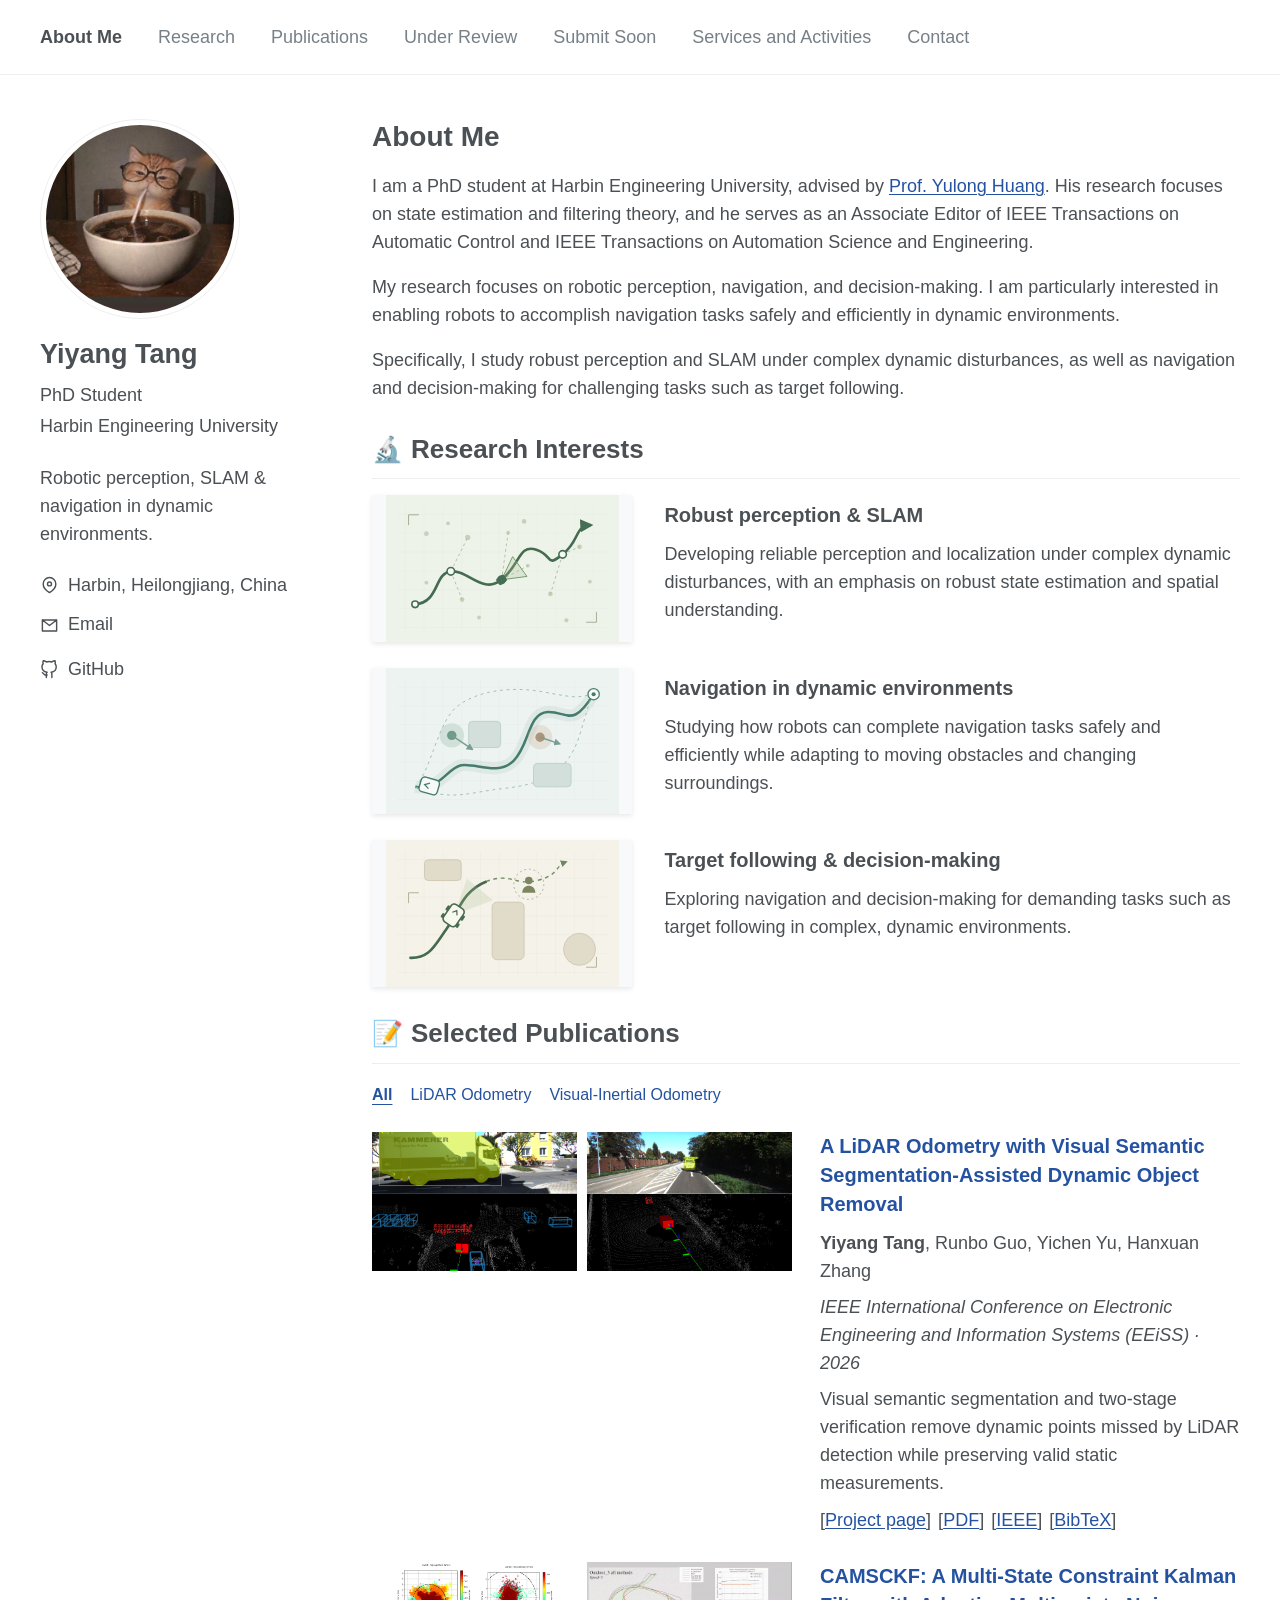
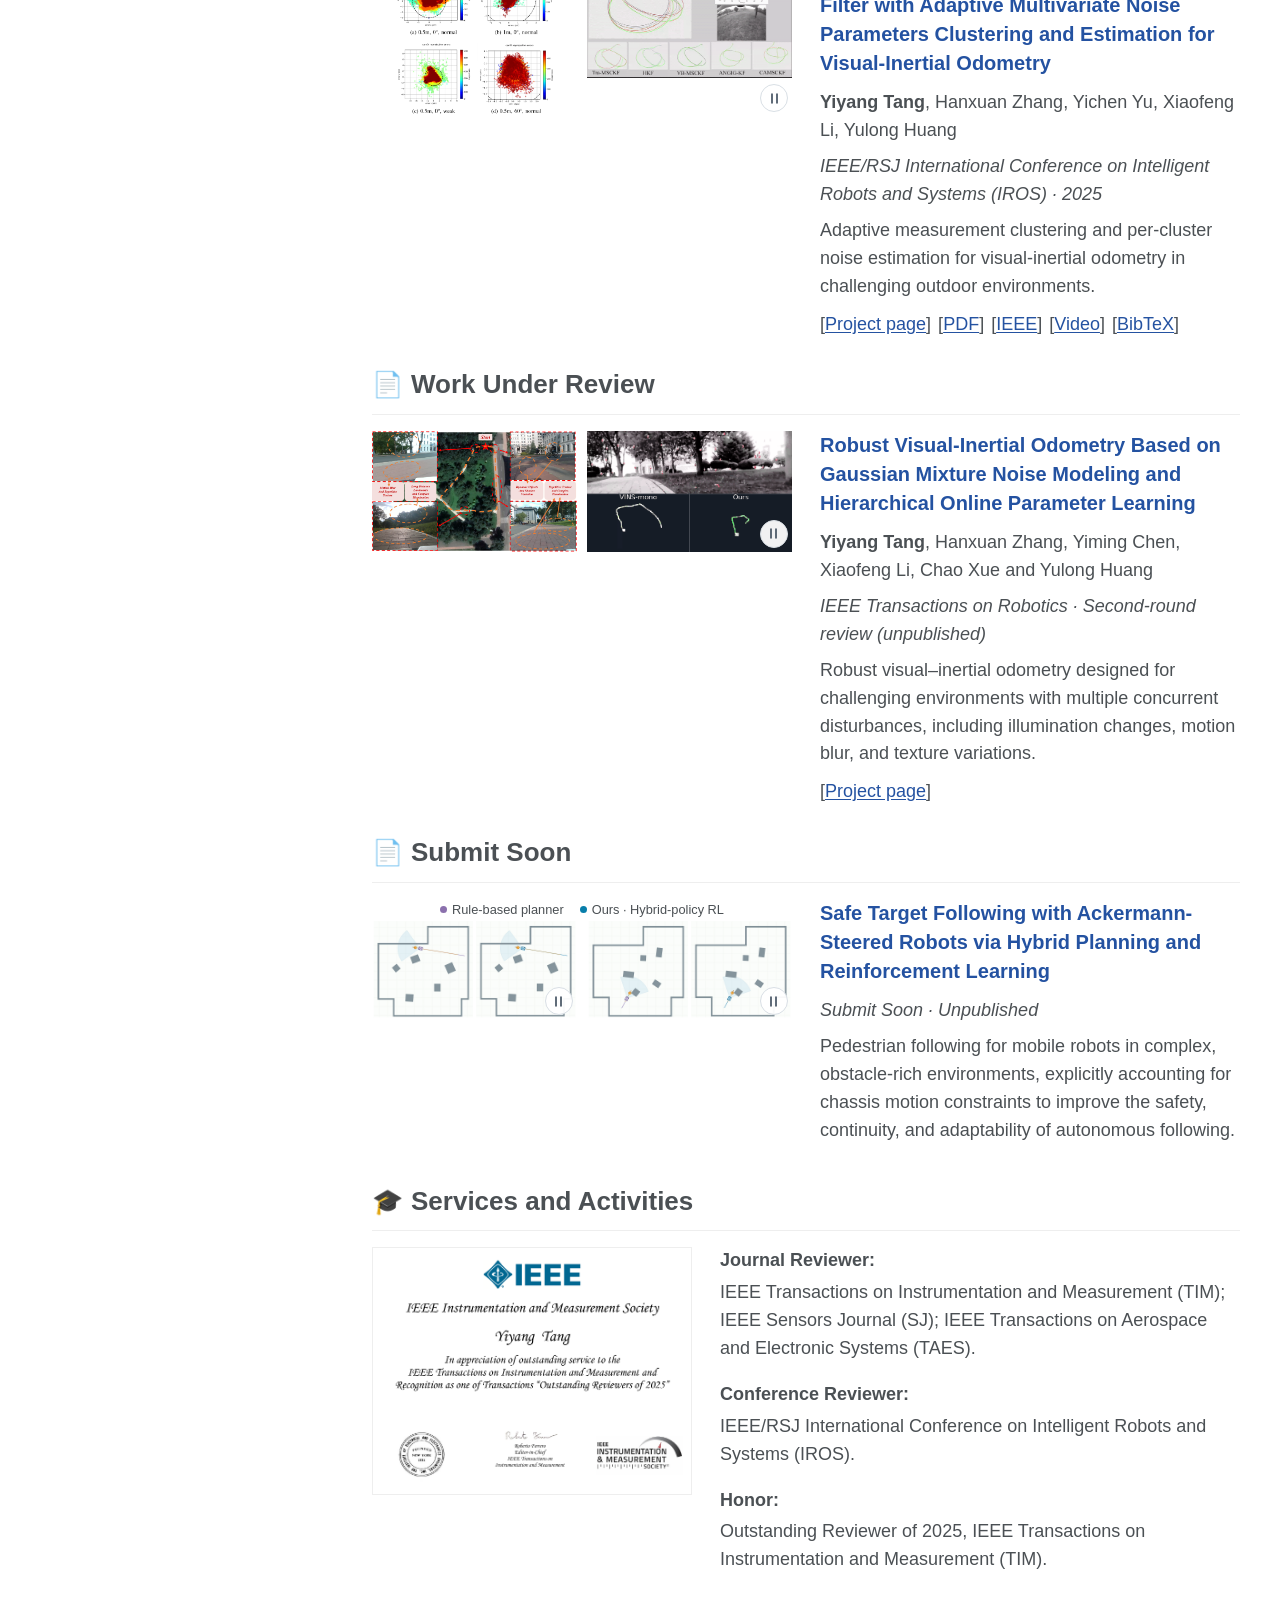
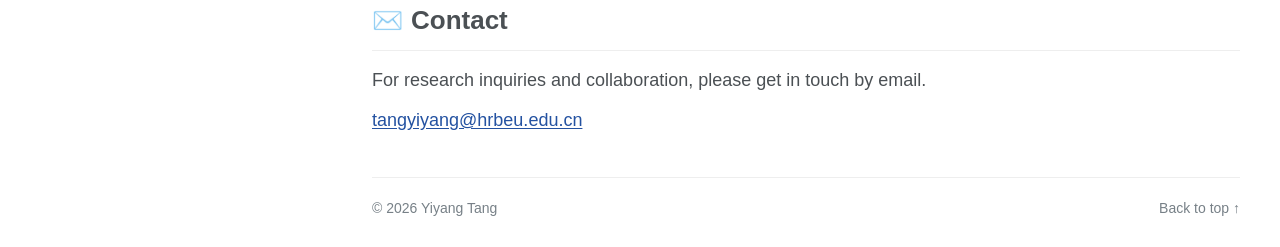
==== commit 5c3040cd: "Add files via upload" ====
--- a/index.html
+++ b/index.html
@@ -27,6 +27,7 @@
         <a href="#news" hidden>News</a>
         <a href="#publications">Publications</a>
         <a href="#under-review">Under Review</a>
+        <a href="#submit-soon">Submit Soon</a>
         <a href="#services">Services and Activities</a>
         <a href="#contact">Contact</a>
       </nav>
@@ -96,7 +97,7 @@
             <div class="publication-body">
               <h3><a href="visual-semantic-lo/">A LiDAR Odometry with Visual Semantic Segmentation-Assisted Dynamic Object Removal</a></h3>
               <p class="publication-authors"><strong>Yiyang Tang</strong>, Runbo Guo, Yichen Yu, Hanxuan Zhang</p>
-              <p class="publication-venue">3rd International Conference on Electronic Engineering and Information Systems (EEiSS) · 2026</p>
+              <p class="publication-venue">IEEE International Conference on Electronic Engineering and Information Systems (EEiSS) · 2026</p>
               <p class="publication-description">Visual semantic segmentation and two-stage verification remove dynamic points missed by LiDAR detection while preserving valid static measurements.</p>
               <div class="publication-links"><a href="visual-semantic-lo/">Project page</a><a href="visual-semantic-lo/assets/paper.pdf">PDF</a><a href="https://ieeexplore.ieee.org/document/11584613" target="_blank" rel="noopener noreferrer">IEEE</a><a href="visual-semantic-lo/#citation">BibTeX</a></div>
             </div>
@@ -134,9 +135,34 @@
           </div>
           <div class="publication-body">
             <h3><a href="robust-vio/">Robust Visual-Inertial Odometry Based on Gaussian Mixture Noise Modeling and Hierarchical Online Parameter Learning</a></h3>
-            <p class="publication-venue">IEEE Transactions on Robotics · Under review (unpublished)</p>
+            <p class="publication-authors"><strong>Yiyang Tang</strong>, Hanxuan Zhang, Yiming Chen, Xiaofeng Li, Chao Xue and Yulong Huang</p>
+            <p class="publication-venue">IEEE Transactions on Robotics · Second-round review (unpublished)</p>
             <p class="publication-description">Robust visual–inertial odometry designed for challenging environments with multiple concurrent disturbances, including illumination changes, motion blur, and texture variations.</p>
             <div class="publication-links"><a href="robust-vio/">Project page</a></div>
+          </div>
+        </article>
+      </section>
+
+      <section id="submit-soon" class="content-section" aria-labelledby="submit-soon-title">
+        <h2 id="submit-soon-title" class="section-heading"><span class="section-icon" aria-hidden="true">📄</span> Submit Soon</h2>
+        <article class="publication with-preview">
+          <div class="publication-media">
+            <div class="publication-gallery following-gallery">
+              <div class="following-key" aria-label="Method key shared by both demonstrations"><span>Rule-based planner</span><span class="following-ours">Ours · Hybrid-policy RL</span></div>
+              <div class="publication-thumbnail preview-media" data-animated-preview data-preview-label="target-following comparison, scenario 1">
+                <a href="assets/target-following/scene-1-labeled.gif" target="_blank" rel="noopener noreferrer" aria-label="Open the full-size labeled target-following comparison for scenario 1"><img src="assets/target-following/scene-1-clean-poster.png" data-animation-src="assets/target-following/scene-1-clean.gif" data-poster-src="assets/target-following/scene-1-clean-poster.png" width="960" height="464" loading="lazy" decoding="async" alt="Scenario 1: traditional rule-based planner on the left and our hybrid-policy RL model on the right, following a pedestrian around obstacles."></a>
+                <button class="preview-toggle" type="button" aria-label="Play target-following comparison, scenario 1" hidden><svg class="link-icon" viewBox="0 0 24 24" aria-hidden="true"><path d="m8 5 11 7-11 7z"/></svg></button>
+              </div>
+              <div class="publication-thumbnail preview-media" data-animated-preview data-preview-label="target-following comparison, scenario 2">
+                <a href="assets/target-following/scene-2-clean.gif" target="_blank" rel="noopener noreferrer" aria-label="Open the full-size animated target-following comparison for scenario 2"><img src="assets/target-following/scene-2-clean-poster.png" data-animation-src="assets/target-following/scene-2-clean.gif" data-poster-src="assets/target-following/scene-2-clean-poster.png" width="960" height="464" loading="lazy" decoding="async" alt="Scenario 2: traditional rule-based planner on the left and our hybrid-policy RL model on the right, using the same method columns as the first comparison."></a>
+                <button class="preview-toggle" type="button" aria-label="Play target-following comparison, scenario 2" hidden><svg class="link-icon" viewBox="0 0 24 24" aria-hidden="true"><path d="m8 5 11 7-11 7z"/></svg></button>
+              </div>
+            </div>
+          </div>
+          <div class="publication-body">
+            <h3>Safe Target Following with Ackermann-Steered Robots via Hybrid Planning and Reinforcement Learning</h3>
+            <p class="publication-venue">Submit Soon · Unpublished</p>
+            <p class="publication-description">Pedestrian following for mobile robots in complex, obstacle-rich environments, explicitly accounting for chassis motion constraints to improve the safety, continuity, and adaptability of autonomous following.</p>
           </div>
         </article>
       </section>
--- a/assets/style.css
+++ b/assets/style.css
@@ -87,7 +87,7 @@
 .publication-filters button[aria-pressed=true] { font-weight: 700; text-decoration: underline; text-underline-offset: 4px; }
 .publication { margin-bottom: 27px; }
 .publication:last-child { margin-bottom: 0; }
-.publication.with-preview, .services-layout { display: grid; grid-template-columns: minmax(0,50%) minmax(0,1fr); gap: 28px; align-items: start; }
+.publication.with-preview, .services-layout { display: grid; grid-template-columns: repeat(2,minmax(0,1fr)); gap: 28px; align-items: start; }
 .services-layout { grid-template-columns: minmax(0,320px) minmax(0,1fr); }
 .publication-body { min-width: 0; }
 .publication h3 a { text-decoration: none; }
@@ -95,9 +95,16 @@
 .publication-media { padding: 0; }
 .publication-gallery { display: grid; grid-template-columns: repeat(2,minmax(0,1fr)); gap: 10px; align-items: stretch; }
 .publication-thumbnail { position: relative; display: block; min-width: 0; min-height: 0; aspect-ratio: 4 / 3; overflow: hidden; background: #fff; }
-.vio-gallery .publication-thumbnail { aspect-ratio: 513 / 301; }
+.vio-gallery .publication-thumbnail, .following-gallery .publication-thumbnail { aspect-ratio: 513 / 301; }
+.following-gallery { position: relative; }
+.following-key { position: absolute; inset: 0 0 auto; z-index: 1; display: flex; align-items: center; justify-content: center; gap: 16px; height: 18%; font-size: clamp(10px,1vw,14px); line-height: 1.15; white-space: nowrap; pointer-events: none; }
+.following-key span { display: inline-flex; align-items: center; gap: 5px; }
+.following-key span::before { content: ''; width: 7px; height: 7px; flex: 0 0 7px; border-radius: 50%; background: #8b70ad; }
+.following-key .following-ours::before { background: #087eaa; }
+#submit-soon .publication-body h3 { color: var(--link); }
 .publication-thumbnail > a { display: block; width: 100%; height: 100%; }
 .publication-thumbnail img { position: absolute; inset: 0; display: block; width: 100%; height: 100%; object-fit: contain; object-position: center top; }
+.following-gallery .publication-thumbnail img { top: 18%; height: 82%; }
 .preview-media { position: relative; }
 .preview-toggle { position: absolute; right: 4px; bottom: 4px; display: grid; place-items: center; width: 28px; height: 28px; padding: 5px; border: 1px solid #d9dfe5; border-radius: 50%; background: #fffffff0; color: #354455; }
 .preview-toggle .link-icon { width: 15px; height: 15px; stroke-width: 2.5; }
@@ -135,6 +142,7 @@
 
 @media (max-width: 1200px) {
   .header-inner { padding: 0 32px; }
+  .primary-nav { gap: 24px; }
   .page-layout { padding: 36px 32px 0; grid-template-columns: 235px minmax(0,1fr); gap: 40px; }
   .portrait-wrap, .portrait { width: 190px; height: 190px; }
   .research-item { grid-template-columns: minmax(180px,30%) minmax(0,1fr); gap: 25px; }
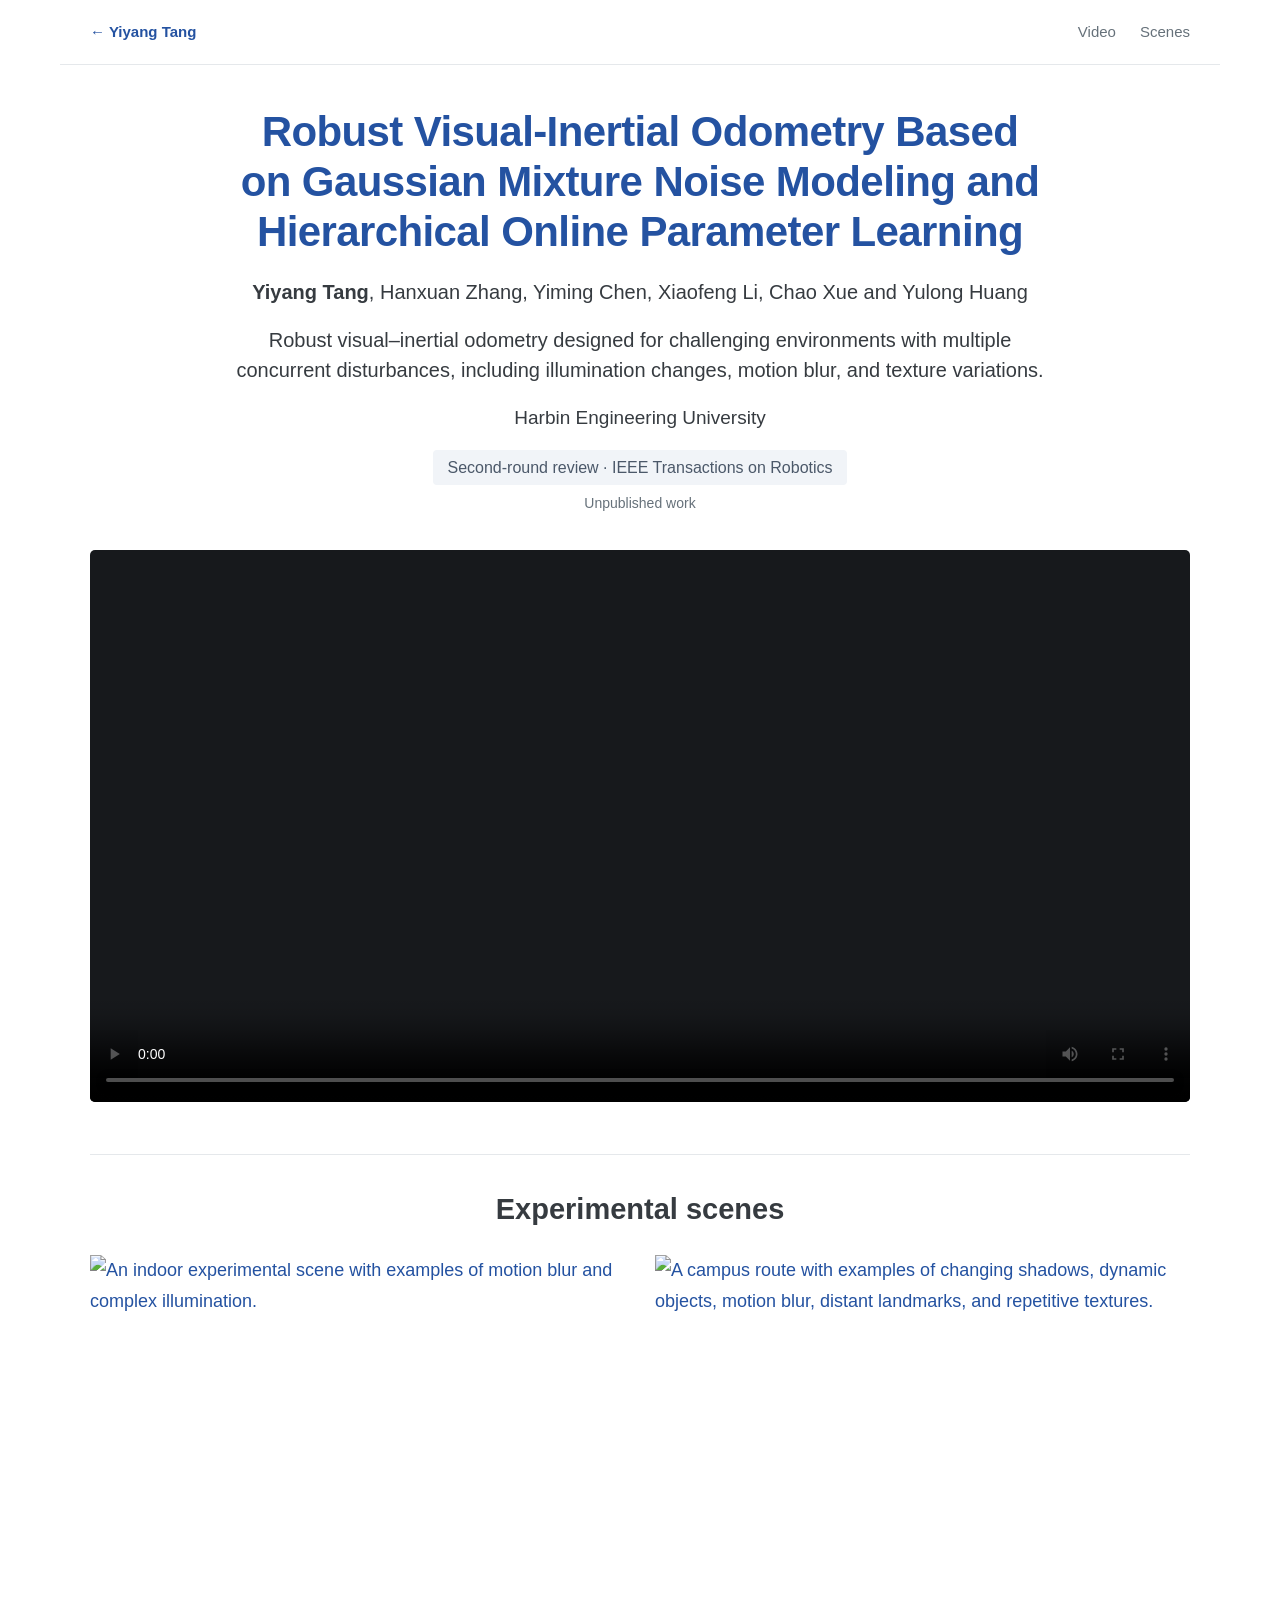
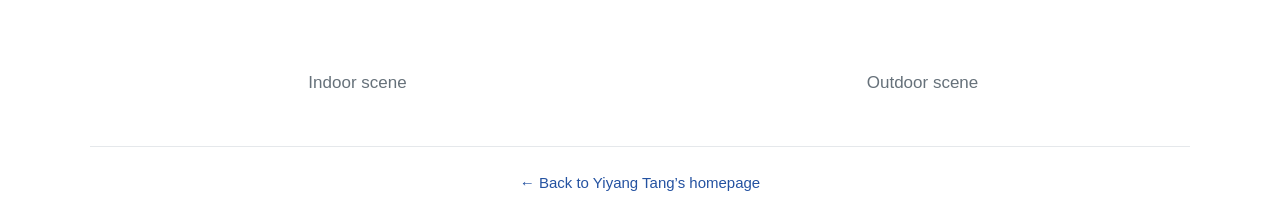
==== commit dae77198: "Add files via upload" ====
--- a/index.html
+++ b/index.html
@@ -3,192 +3,52 @@
 <head>
   <meta charset="utf-8">
   <meta name="viewport" content="width=device-width, initial-scale=1">
-  <meta name="description" content="Yiyang Tang is a PhD student at Harbin Engineering University, researching robotic perception, SLAM, and safe navigation in dynamic environments.">
-  <meta property="og:title" content="Yiyang Tang · Academic Homepage">
-  <meta property="og:description" content="PhD Student at Harbin Engineering University. Robotic perception, SLAM, and navigation in dynamic environments.">
+  <meta name="robots" content="noindex, nofollow, noarchive">
+  <meta name="description" content="Robust visual–inertial odometry designed for challenging environments with multiple concurrent disturbances, including illumination changes, motion blur, and texture variations. Unpublished work under second-round review.">
+  <meta property="og:title" content="Robust Visual-Inertial Odometry Based on Gaussian Mixture Noise Modeling and Hierarchical Online Parameter Learning">
+  <meta property="og:description" content="Robust visual–inertial odometry designed for challenging environments with multiple concurrent disturbances, including illumination changes, motion blur, and texture variations. Under second-round review at IEEE Transactions on Robotics.">
   <meta property="og:type" content="website">
-  <meta name="author" content="Yiyang Tang">
   <meta name="theme-color" content="#ffffff">
-  <title>Yiyang Tang · Academic Homepage</title>
-  <link rel="icon" href="assets/favicon.svg" type="image/svg+xml">
-  <link rel="stylesheet" href="assets/style.css">
-  <script src="assets/content.js" defer></script>
-  <script src="assets/site.js" defer></script>
-  <script src="assets/preview.js" defer></script>
+  <title>Robust Visual-Inertial Odometry Based on Gaussian Mixture Noise Modeling and Hierarchical Online Parameter Learning</title>
+  <link rel="icon" href="../assets/favicon.svg" type="image/svg+xml">
+  <link rel="stylesheet" href="project.css">
 </head>
 <body>
   <a class="skip-link" href="#main">Skip to content</a>
-  <header class="site-header">
-    <div class="header-inner">
-      <button class="menu-toggle" type="button" aria-expanded="false" aria-controls="primary-nav" hidden><span>Menu</span><svg viewBox="0 0 24 24" aria-hidden="true"><path d="M4 7h16M4 12h16M4 17h16"/></svg></button>
-      <nav id="primary-nav" class="primary-nav" aria-label="Main navigation">
-        <a class="active" href="#about" aria-current="location">About Me</a>
-        <a href="#research">Research</a>
-        <a href="#news" hidden>News</a>
-        <a href="#publications">Publications</a>
-        <a href="#under-review">Under Review</a>
-        <a href="#submit-soon">Submit Soon</a>
-        <a href="#services">Services and Activities</a>
-        <a href="#contact">Contact</a>
-      </nav>
-    </div>
-  </header>
-
-  <div class="page-layout">
-    <aside class="profile" aria-label="Personal profile">
-      <div class="portrait-wrap">
-        <div class="portrait-placeholder" id="portrait-placeholder" role="img" aria-label="Yiyang Tang monogram" hidden>
-          <span class="portrait-monogram" id="portrait-monogram">YT</span>
-        </div>
-        <img id="portrait" class="portrait" src="assets/github-avatar.jpg" alt="Yiyang Tang’s GitHub avatar" width="200" height="200" decoding="async">
+  <nav class="project-nav" aria-label="Project navigation">
+    <a class="home-link" href="../#under-review"><span aria-hidden="true">←</span> Yiyang Tang</a>
+    <div class="section-links"><a href="#video">Video</a><a href="#scenes">Scenes</a></div>
+  </nav>
+  <main id="main">
+    <header class="hero">
+      <h1>Robust Visual-Inertial Odometry Based on Gaussian Mixture Noise Modeling and Hierarchical Online Parameter Learning</h1>
+      <p class="authors"><strong>Yiyang Tang</strong>, Hanxuan Zhang, Yiming Chen, Xiaofeng Li, Chao Xue and Yulong Huang</p>
+      <p class="project-subtitle">Robust visual–inertial odometry designed for challenging environments with multiple concurrent disturbances, including illumination changes, motion blur, and texture variations.</p>
+      <p class="affiliation">Harbin Engineering University</p>
+      <p class="review-status">Second-round review · IEEE Transactions on Robotics</p>
+      <p class="preview-note">Unpublished work</p>
+    </header>
+    <section id="video" class="wide video-section" aria-labelledby="video-heading">
+      <h2 id="video-heading" class="sr-only">Outdoor experimental video</h2>
+      <video controls playsinline preload="metadata" poster="assets/demo-poster.jpg" width="1280" height="642" aria-label="Reliable VIO outdoor experimental video with camera observations and trajectory comparisons">
+        <source src="assets/demo.mp4" type="video/mp4">
+        Your browser does not support this video. <a href="assets/demo.mp4">Open the video</a>.
+      </video>
+    </section>
+    <section id="scenes" class="wide scene-section" aria-labelledby="scenes-heading">
+      <h2 id="scenes-heading">Experimental scenes</h2>
+      <div class="scene-grid">
+        <figure>
+          <a href="assets/classroom.png" target="_blank" rel="noopener noreferrer" aria-label="Open the indoor scene"><img src="assets/classroom.png" width="1073" height="800" loading="lazy" decoding="async" alt="An indoor experimental scene with examples of motion blur and complex illumination."></a>
+          <figcaption>Indoor scene</figcaption>
+        </figure>
+        <figure>
+          <a href="assets/campus.png" target="_blank" rel="noopener noreferrer" aria-label="Open the outdoor scene"><img src="assets/campus.png" width="1539" height="903" loading="lazy" decoding="async" alt="A campus route with examples of changing shadows, dynamic objects, motion blur, distant landmarks, and repetitive textures."></a>
+          <figcaption>Outdoor scene</figcaption>
+        </figure>
       </div>
-      <div class="profile-summary">
-        <h2 id="profile-name">Yiyang Tang</h2>
-        <p class="profile-detail profile-role"><span id="profile-role">PhD Student</span></p>
-        <p class="profile-detail profile-affiliation"><span id="profile-affiliation">Harbin Engineering University</span></p>
-        <p class="profile-detail profile-tagline"><span id="profile-tagline">Robotic perception, SLAM &amp; navigation in dynamic environments.</span></p>
-        <p class="profile-detail profile-location"><svg class="detail-icon" viewBox="0 0 24 24" aria-hidden="true"><path d="M20 10c0 6-8 11-8 11S4 16 4 10a8 8 0 1 1 16 0Z"/><circle cx="12" cy="10" r="2.5"/></svg><span id="profile-location">Harbin, Heilongjiang, China</span></p>
-        <ul class="profile-links" id="profile-links" aria-label="Contact and academic profiles">
-          <li><a href="mailto:tangyiyang@hrbeu.edu.cn" aria-label="Email Yiyang Tang at tangyiyang@hrbeu.edu.cn"><svg class="link-icon" viewBox="0 0 24 24" aria-hidden="true"><path d="M3 5h18v14H3zM3 5l9 7 9-7"/></svg><span>Email</span></a></li>
-          <li><a href="https://github.com/YiyangTang521" target="_blank" rel="noopener noreferrer"><svg class="link-icon" viewBox="0 0 24 24" aria-hidden="true"><path d="M9 19c-4.3 1.4-4.3-2.5-6-3m12 6v-3.87a3.37 3.37 0 0 0-.94-2.61c3.14-.35 6.44-1.54 6.44-7A5.44 5.44 0 0 0 19 4.77 5.07 5.07 0 0 0 18.91 1S17.73.65 15 2.48a13.38 13.38 0 0 0-7 0C5.27.65 4.09 1 4.09 1A5.07 5.07 0 0 0 4 4.77a5.44 5.44 0 0 0-1.5 3.78c0 5.42 3.3 6.61 6.44 7A3.37 3.37 0 0 0 8 18.13V22"/></svg><span>GitHub</span></a></li>
-        </ul>
-        <p class="profile-pending" id="profile-links-empty" hidden>Contact &amp; academic profiles<br>to be added.</p>
-      </div>
-    </aside>
-
-    <main id="main">
-      <section class="about-section" id="about" aria-labelledby="about-title">
-        <h1 id="about-title">About Me</h1>
-        <div class="biography" id="biography">
-          <p>I am a PhD student at Harbin Engineering University, advised by <a href="https://ieeecss.org/contact/yulong-huang" target="_blank" rel="noopener noreferrer">Prof. Yulong Huang</a>. His research focuses on state estimation and filtering theory, and he serves as an Associate Editor of IEEE Transactions on Automatic Control and IEEE Transactions on Automation Science and Engineering.</p>
-          <p>My research focuses on robotic perception, navigation, and decision-making. I am particularly interested in enabling robots to accomplish navigation tasks safely and efficiently in dynamic environments.</p>
-          <p>Specifically, I study robust perception and SLAM under complex dynamic disturbances, as well as navigation and decision-making for challenging tasks such as target following.</p>
-        </div>
-        <div class="draft-note" id="draft-note" hidden><span class="draft-label">DRAFT</span><p>Profile information is being updated.</p></div>
-      </section>
-
-      <section id="research" class="content-section" aria-labelledby="research-title">
-        <h2 id="research-title" class="section-heading"><span class="section-icon" aria-hidden="true">🔬</span> Research Interests</h2>
-        <div class="research-list" id="research-list">
-          <article class="research-item"><img src="assets/slam.svg" width="248" height="156" alt="Concept illustration of a camera trajectory and mapped landmarks"><div><h3>Robust perception &amp; SLAM</h3><p>Developing reliable perception and localization under complex dynamic disturbances, with an emphasis on robust state estimation and spatial understanding.</p></div></article>
-          <article class="research-item"><img src="assets/navigation.svg" width="248" height="156" alt="Concept illustration of alternative robot paths around moving obstacles"><div><h3>Navigation in dynamic environments</h3><p>Studying how robots can complete navigation tasks safely and efficiently while adapting to moving obstacles and changing surroundings.</p></div></article>
-          <article class="research-item"><img src="assets/following.svg" width="248" height="156" alt="Concept illustration of a robot following a target around an obstacle"><div><h3>Target following &amp; decision-making</h3><p>Exploring navigation and decision-making for demanding tasks such as target following in complex, dynamic environments.</p></div></article>
-        </div>
-      </section>
-
-      <section id="news" class="content-section" aria-labelledby="news-title" hidden>
-        <h2 id="news-title" class="section-heading"><span class="section-icon" aria-hidden="true">🔥</span> News</h2>
-        <ul id="news-list" class="news-list"></ul>
-        <p id="news-empty" class="empty-note">Research updates and announcements will appear here.</p>
-      </section>
-
-      <section id="publications" class="content-section" aria-labelledby="publications-title">
-        <h2 id="publications-title" class="section-heading"><span class="section-icon" aria-hidden="true">📝</span> Selected Publications</h2>
-        <div class="publication-filters" id="publication-filters" role="group" aria-label="Filter publications by topic" hidden></div>
-        <p id="publication-status" class="sr-only" role="status" aria-live="polite"></p>
-        <div id="publication-list" class="publication-list">
-          <article class="publication with-preview">
-            <div class="publication-media">
-              <div class="publication-gallery">
-                <a class="publication-thumbnail" href="visual-semantic-lo/assets/large-occlusion.png" target="_blank" rel="noopener noreferrer" aria-label="Open full-size Figure 1(a)"><img src="visual-semantic-lo/assets/large-occlusion.png" width="603" height="408" loading="lazy" alt="Figure 1(a): visual segmentation identifies a large nearby vehicle and removes missed dynamic points, shown in red."></a>
-                <div class="publication-thumbnail preview-media"><a href="visual-semantic-lo/" aria-label="View the visual semantic-assisted LiDAR odometry project page"><img src="visual-semantic-lo/assets/long-range.png" width="606" height="411" loading="lazy" alt="Figure 1(b): visual segmentation identifies a distant vehicle and its dynamic LiDAR points missed by 3D detection."></a></div>
-              </div>
-            </div>
-            <div class="publication-body">
-              <h3><a href="visual-semantic-lo/">A LiDAR Odometry with Visual Semantic Segmentation-Assisted Dynamic Object Removal</a></h3>
-              <p class="publication-authors"><strong>Yiyang Tang</strong>, Runbo Guo, Yichen Yu, Hanxuan Zhang</p>
-              <p class="publication-venue">IEEE International Conference on Electronic Engineering and Information Systems (EEiSS) · 2026</p>
-              <p class="publication-description">Visual semantic segmentation and two-stage verification remove dynamic points missed by LiDAR detection while preserving valid static measurements.</p>
-              <div class="publication-links"><a href="visual-semantic-lo/">Project page</a><a href="visual-semantic-lo/assets/paper.pdf">PDF</a><a href="https://ieeexplore.ieee.org/document/11584613" target="_blank" rel="noopener noreferrer">IEEE</a><a href="visual-semantic-lo/#citation">BibTeX</a></div>
-            </div>
-          </article>
-          <article class="publication with-preview">
-            <div class="publication-media">
-              <div class="publication-gallery">
-                <a class="publication-thumbnail" href="camsckf/assets/figure-1.png" target="_blank" rel="noopener noreferrer" aria-label="Open full-size Figure 1"><img src="camsckf/assets/figure-1.png" width="1170" height="1100" loading="lazy" alt="Figure 1 of the paper: feature-point noise distributions under different observation distances, viewpoints, and lighting conditions."></a>
-                <div class="publication-thumbnail preview-media"><a href="camsckf/" aria-label="View the CAMSCKF project page"><img src="camsckf/assets/preview-poster.jpg" width="640" height="360" loading="lazy" alt="CAMSCKF experimental demonstration with trajectory comparisons, estimated measurement noise, and onboard camera footage."></a></div>
-              </div>
-            </div>
-            <div class="publication-body">
-              <h3><a href="camsckf/">CAMSCKF: A Multi-State Constraint Kalman Filter with Adaptive Multivariate Noise Parameters Clustering and Estimation for Visual-Inertial Odometry</a></h3>
-              <p class="publication-authors"><strong>Yiyang Tang</strong>, Hanxuan Zhang, Yichen Yu, Xiaofeng Li, Yulong Huang</p>
-              <p class="publication-venue">IEEE/RSJ International Conference on Intelligent Robots and Systems (IROS) · 2025</p>
-              <p class="publication-description">Adaptive measurement clustering and per-cluster noise estimation for visual-inertial odometry in challenging outdoor environments.</p>
-              <div class="publication-links"><a href="camsckf/">Project page</a><a href="camsckf/assets/paper.pdf">PDF</a><a href="https://ieeexplore.ieee.org/document/11246963" target="_blank" rel="noopener noreferrer">IEEE</a><a href="camsckf/#video">Video</a><a href="camsckf/#citation">BibTeX</a></div>
-            </div>
-          </article>
-        </div>
-        <p id="publications-empty" class="empty-note" hidden>Selected papers will be added here soon.</p>
-      </section>
-
-      <section id="under-review" class="content-section" aria-labelledby="under-review-title">
-        <h2 id="under-review-title" class="section-heading"><span class="section-icon" aria-hidden="true">📄</span> Work Under Review</h2>
-        <article class="publication with-preview">
-          <div class="publication-media">
-            <div class="publication-gallery vio-gallery">
-              <a class="publication-thumbnail" href="robust-vio/#scenes" aria-label="View the experimental scenes"><img src="robust-vio/assets/campus.png" width="1539" height="903" loading="lazy" alt="An outdoor campus scene with several visual disturbances."></a>
-              <div class="publication-thumbnail preview-media" data-animated-preview>
-                <a href="robust-vio/assets/trajectory-preview-compact.gif" target="_blank" rel="noopener noreferrer" aria-label="Open the larger animated trajectory comparison in a new tab"><img src="robust-vio/assets/trajectory-poster-compact.jpg" data-animation-src="robust-vio/assets/trajectory-preview-compact.gif" data-poster-src="robust-vio/assets/trajectory-poster-compact.jpg" width="513" height="301" loading="lazy" decoding="async" alt="Reliable VIO outdoor experiment with camera observations above and enhanced VINS-mono and Ours trajectory views side by side below."></a>
-                <button class="preview-toggle" type="button" aria-label="Play Reliable VIO experimental preview" hidden><svg class="link-icon" viewBox="0 0 24 24" aria-hidden="true"><path d="m8 5 11 7-11 7z"/></svg></button>
-              </div>
-            </div>
-          </div>
-          <div class="publication-body">
-            <h3><a href="robust-vio/">Robust Visual-Inertial Odometry Based on Gaussian Mixture Noise Modeling and Hierarchical Online Parameter Learning</a></h3>
-            <p class="publication-authors"><strong>Yiyang Tang</strong>, Hanxuan Zhang, Yiming Chen, Xiaofeng Li, Chao Xue and Yulong Huang</p>
-            <p class="publication-venue">IEEE Transactions on Robotics · Second-round review (unpublished)</p>
-            <p class="publication-description">Robust visual–inertial odometry designed for challenging environments with multiple concurrent disturbances, including illumination changes, motion blur, and texture variations.</p>
-            <div class="publication-links"><a href="robust-vio/">Project page</a></div>
-          </div>
-        </article>
-      </section>
-
-      <section id="submit-soon" class="content-section" aria-labelledby="submit-soon-title">
-        <h2 id="submit-soon-title" class="section-heading"><span class="section-icon" aria-hidden="true">📄</span> Submit Soon</h2>
-        <article class="publication with-preview">
-          <div class="publication-media">
-            <div class="publication-gallery following-gallery">
-              <div class="following-key" aria-label="Method key shared by both demonstrations"><span>Rule-based planner</span><span class="following-ours">Ours · Hybrid-policy RL</span></div>
-              <div class="publication-thumbnail preview-media" data-animated-preview data-preview-label="target-following comparison, scenario 1">
-                <a href="assets/target-following/scene-1-labeled.gif" target="_blank" rel="noopener noreferrer" aria-label="Open the full-size labeled target-following comparison for scenario 1"><img src="assets/target-following/scene-1-clean-poster.png" data-animation-src="assets/target-following/scene-1-clean.gif" data-poster-src="assets/target-following/scene-1-clean-poster.png" width="960" height="464" loading="lazy" decoding="async" alt="Scenario 1: traditional rule-based planner on the left and our hybrid-policy RL model on the right, following a pedestrian around obstacles."></a>
-                <button class="preview-toggle" type="button" aria-label="Play target-following comparison, scenario 1" hidden><svg class="link-icon" viewBox="0 0 24 24" aria-hidden="true"><path d="m8 5 11 7-11 7z"/></svg></button>
-              </div>
-              <div class="publication-thumbnail preview-media" data-animated-preview data-preview-label="target-following comparison, scenario 2">
-                <a href="assets/target-following/scene-2-clean.gif" target="_blank" rel="noopener noreferrer" aria-label="Open the full-size animated target-following comparison for scenario 2"><img src="assets/target-following/scene-2-clean-poster.png" data-animation-src="assets/target-following/scene-2-clean.gif" data-poster-src="assets/target-following/scene-2-clean-poster.png" width="960" height="464" loading="lazy" decoding="async" alt="Scenario 2: traditional rule-based planner on the left and our hybrid-policy RL model on the right, using the same method columns as the first comparison."></a>
-                <button class="preview-toggle" type="button" aria-label="Play target-following comparison, scenario 2" hidden><svg class="link-icon" viewBox="0 0 24 24" aria-hidden="true"><path d="m8 5 11 7-11 7z"/></svg></button>
-              </div>
-            </div>
-          </div>
-          <div class="publication-body">
-            <h3>Safe Target Following with Ackermann-Steered Robots via Hybrid Planning and Reinforcement Learning</h3>
-            <p class="publication-venue">Submit Soon · Unpublished</p>
-            <p class="publication-description">Pedestrian following for mobile robots in complex, obstacle-rich environments, explicitly accounting for chassis motion constraints to improve the safety, continuity, and adaptability of autonomous following.</p>
-          </div>
-        </article>
-      </section>
-
-      <section id="services" class="content-section" aria-labelledby="services-title">
-        <h2 id="services-title" class="section-heading"><span class="section-icon" aria-hidden="true">🎓</span> Services and Activities</h2>
-        <div class="services-layout">
-          <a class="service-certificate" href="assets/tim-outstanding-reviewer-2025.pdf" target="_blank" rel="noopener noreferrer" aria-label="Open the IEEE TIM 2025 outstanding reviewer certificate as a PDF in a new tab"><img src="assets/tim-outstanding-reviewer-2025.png" width="1400" height="1082" loading="lazy" decoding="async" alt="IEEE certificate recognizing Yiyang Tang as one of the Transactions on Instrumentation and Measurement Outstanding Reviewers of 2025."></a>
-          <ul id="service-list" class="service-list">
-            <li><strong>Journal Reviewer: </strong>IEEE Transactions on Instrumentation and Measurement (TIM); IEEE Sensors Journal (SJ); IEEE Transactions on Aerospace and Electronic Systems (TAES).</li>
-            <li><strong>Conference Reviewer: </strong>IEEE/RSJ International Conference on Intelligent Robots and Systems (IROS).</li>
-            <li><strong>Honor: </strong>Outstanding Reviewer of 2025, IEEE Transactions on Instrumentation and Measurement (TIM).</li>
-          </ul>
-        </div>
-        <p id="services-empty" class="empty-note" hidden>Editorial, reviewing, and community activities will be added here.</p>
-      </section>
-
-      <section id="contact" class="content-section contact-section" aria-labelledby="contact-title">
-        <h2 id="contact-title" class="section-heading"><span class="section-icon" aria-hidden="true">✉️</span> Contact</h2>
-        <p id="contact-description">For research inquiries and collaboration, please get in touch by email.</p>
-        <p><a id="contact-email" href="mailto:tangyiyang@hrbeu.edu.cn">tangyiyang@hrbeu.edu.cn</a></p>
-      </section>
-      <footer class="site-footer"><span>© <span id="copyright-year">2026</span> <span id="footer-name">Yiyang Tang</span></span><a href="#about">Back to top <span aria-hidden="true">↑</span></a></footer>
-      <noscript><p class="noscript-note">Profile and publication information are available without JavaScript. Enable JavaScript for animated previews and citation tools.</p></noscript>
-    </main>
-  </div>
-  <dialog id="bibtex-dialog" aria-labelledby="bibtex-title"><div class="dialog-header"><h2 id="bibtex-title">BibTeX citation</h2><button id="close-bibtex" type="button" aria-label="Close citation">×</button></div><pre id="bibtex-content" tabindex="0"></pre><button class="email-button" id="copy-bibtex" type="button">Copy citation</button><p id="copy-status" role="status" aria-live="polite"></p></dialog>
+    </section>
+  </main>
+  <footer class="project-footer"><a href="../#under-review">← Back to Yiyang Tang’s homepage</a></footer>
 </body>
 </html>
--- a/project.css
+++ b/project.css
@@ -0,0 +1,53 @@
+:root { --text: #363b40; --muted: #66717a; --link: #2452a1; --line: #e5e8eb; }
+* { box-sizing: border-box; }
+html { scroll-behavior: smooth; scroll-padding-top: 24px; }
+body { margin: 0; color: var(--text); background: #fff; font: 18px/1.7 Arial, Helvetica, sans-serif; }
+a { color: var(--link); text-decoration: none; text-underline-offset: 3px; }
+a:hover { text-decoration: underline; }
+a:focus-visible, video:focus-visible { outline: 3px solid var(--link); outline-offset: 4px; }
+img, video { display: block; max-width: 100%; height: auto; }
+figure, h1, h2, p { margin: 0; }
+::selection { background: #dfebff; }
+.sr-only { position: absolute; width: 1px; height: 1px; overflow: hidden; clip: rect(0,0,0,0); white-space: nowrap; }
+.skip-link { position: fixed; top: -100px; left: 18px; padding: 8px 14px; z-index: 5; background: white; border: 1px solid var(--link); }
+.skip-link:focus { top: 12px; }
+.project-nav { max-width: 1160px; margin: auto; padding: 19px 30px; display: flex; justify-content: space-between; gap: 24px; border-bottom: 1px solid var(--line); font-size: 15px; }
+.home-link { font-weight: 700; }
+.section-links { display: flex; gap: 24px; }
+.section-links a { color: var(--muted); }
+.hero { max-width: 1100px; margin: 42px auto 34px; padding: 0 30px; text-align: center; }
+h1 { color: var(--link); font-size: 42px; line-height: 1.2; letter-spacing: -0.6px; font-weight: 700; text-wrap: balance; }
+.authors { max-width: 1000px; margin: 18px auto 8px; font-size: 20px; line-height: 1.6; text-wrap: balance; }
+.project-subtitle { max-width: 900px; margin: 17px auto; font-size: 20px; line-height: 1.5; text-wrap: balance; }
+.affiliation { font-size: 19px; }
+.review-status { display: inline-block; margin: 16px 0 7px; padding: 4px 14px; color: #4b5869; background: #f1f4f8; border-radius: 4px; font-size: 16px; }
+.preview-note { color: var(--muted); font-size: 14px; }
+.wide { width: min(1100px, calc(100% - 60px)); margin-left: auto; margin-right: auto; }
+.video-section video { width: 100%; aspect-ratio: 1280 / 642; border-radius: 5px; background: #17191c; }
+.scene-section { margin-top: 52px; padding-top: 36px; border-top: 1px solid var(--line); }
+h2 { text-align: center; font-size: 29px; line-height: 1.3; font-weight: 600; }
+.scene-grid { display: grid; grid-template-columns: repeat(2, minmax(0, 1fr)); gap: 30px; margin-top: 27px; }
+.scene-grid img { width: 100%; aspect-ratio: 4 / 3; object-fit: contain; }
+figcaption { margin-top: 12px; text-align: center; font-size: 17px; color: var(--muted); }
+.project-footer { max-width: 1100px; margin: 48px auto 0; padding: 23px 30px 28px; border-top: 1px solid var(--line); text-align: center; font-size: 15px; }
+@media (max-width: 600px) {
+  body { font-size: 17px; }
+  .project-nav { padding: 14px 20px; font-size: 14px; }
+  .section-links { gap: 18px; }
+  .hero { margin: 29px auto 26px; padding: 0 20px; }
+  h1 { font-size: 28px; line-height: 1.25; letter-spacing: -0.3px; }
+  .authors { font-size: 17px; }
+  .project-subtitle { font-size: 18px; margin: 15px 0; }
+  .affiliation { font-size: 17px; }
+  .review-status { font-size: 14px; padding: 5px 10px; }
+  .preview-note { font-size: 13px; }
+  .wide { width: calc(100% - 40px); }
+  .scene-section { margin-top: 34px; padding-top: 26px; }
+  h2 { font-size: 25px; }
+  .scene-grid { grid-template-columns: 1fr; gap: 26px; margin-top: 23px; }
+  .scene-grid img { aspect-ratio: auto; }
+  figcaption { font-size: 15px; }
+  .project-footer { margin-top: 34px; padding: 20px; font-size: 14px; }
+}
+@media (prefers-reduced-motion: reduce) { html { scroll-behavior: auto; } }
+@media print { .project-nav, .video-section, .project-footer { display: none; } .hero { margin-top: 0; } figure { break-inside: avoid; } }
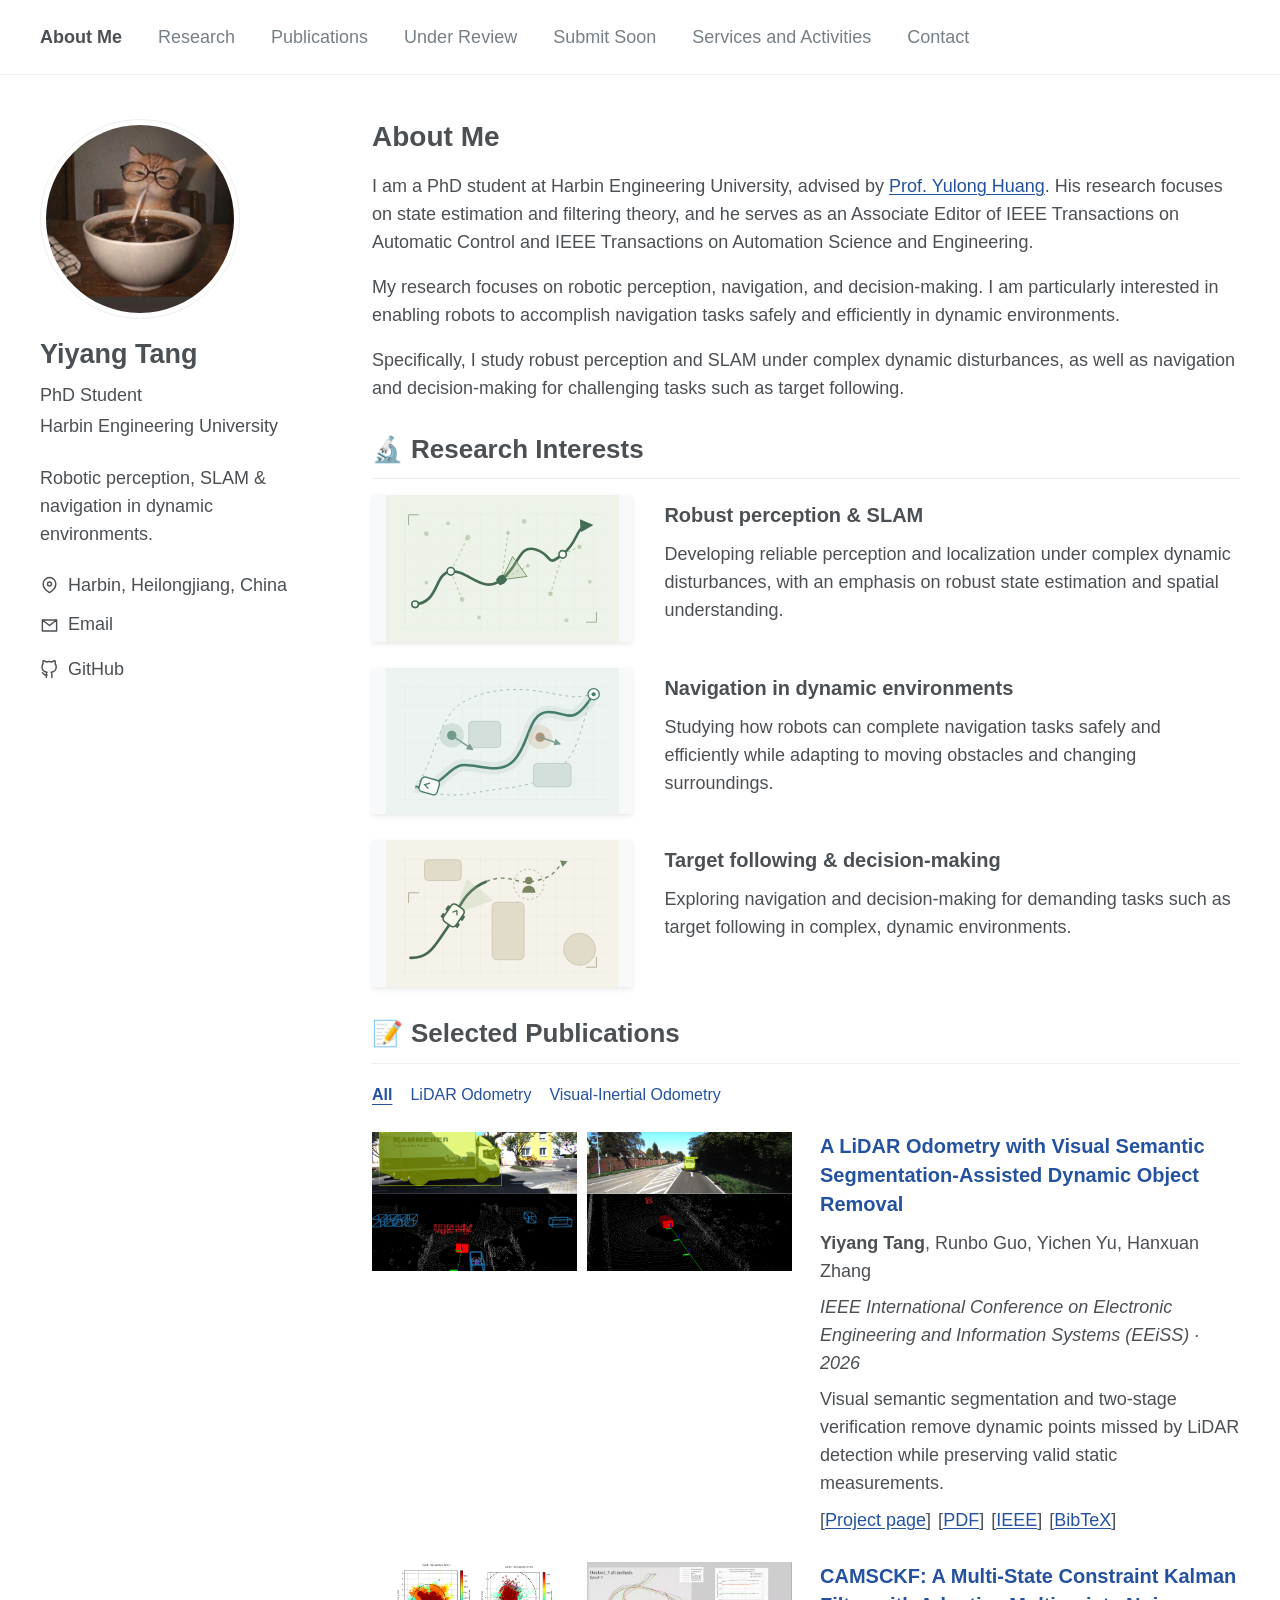
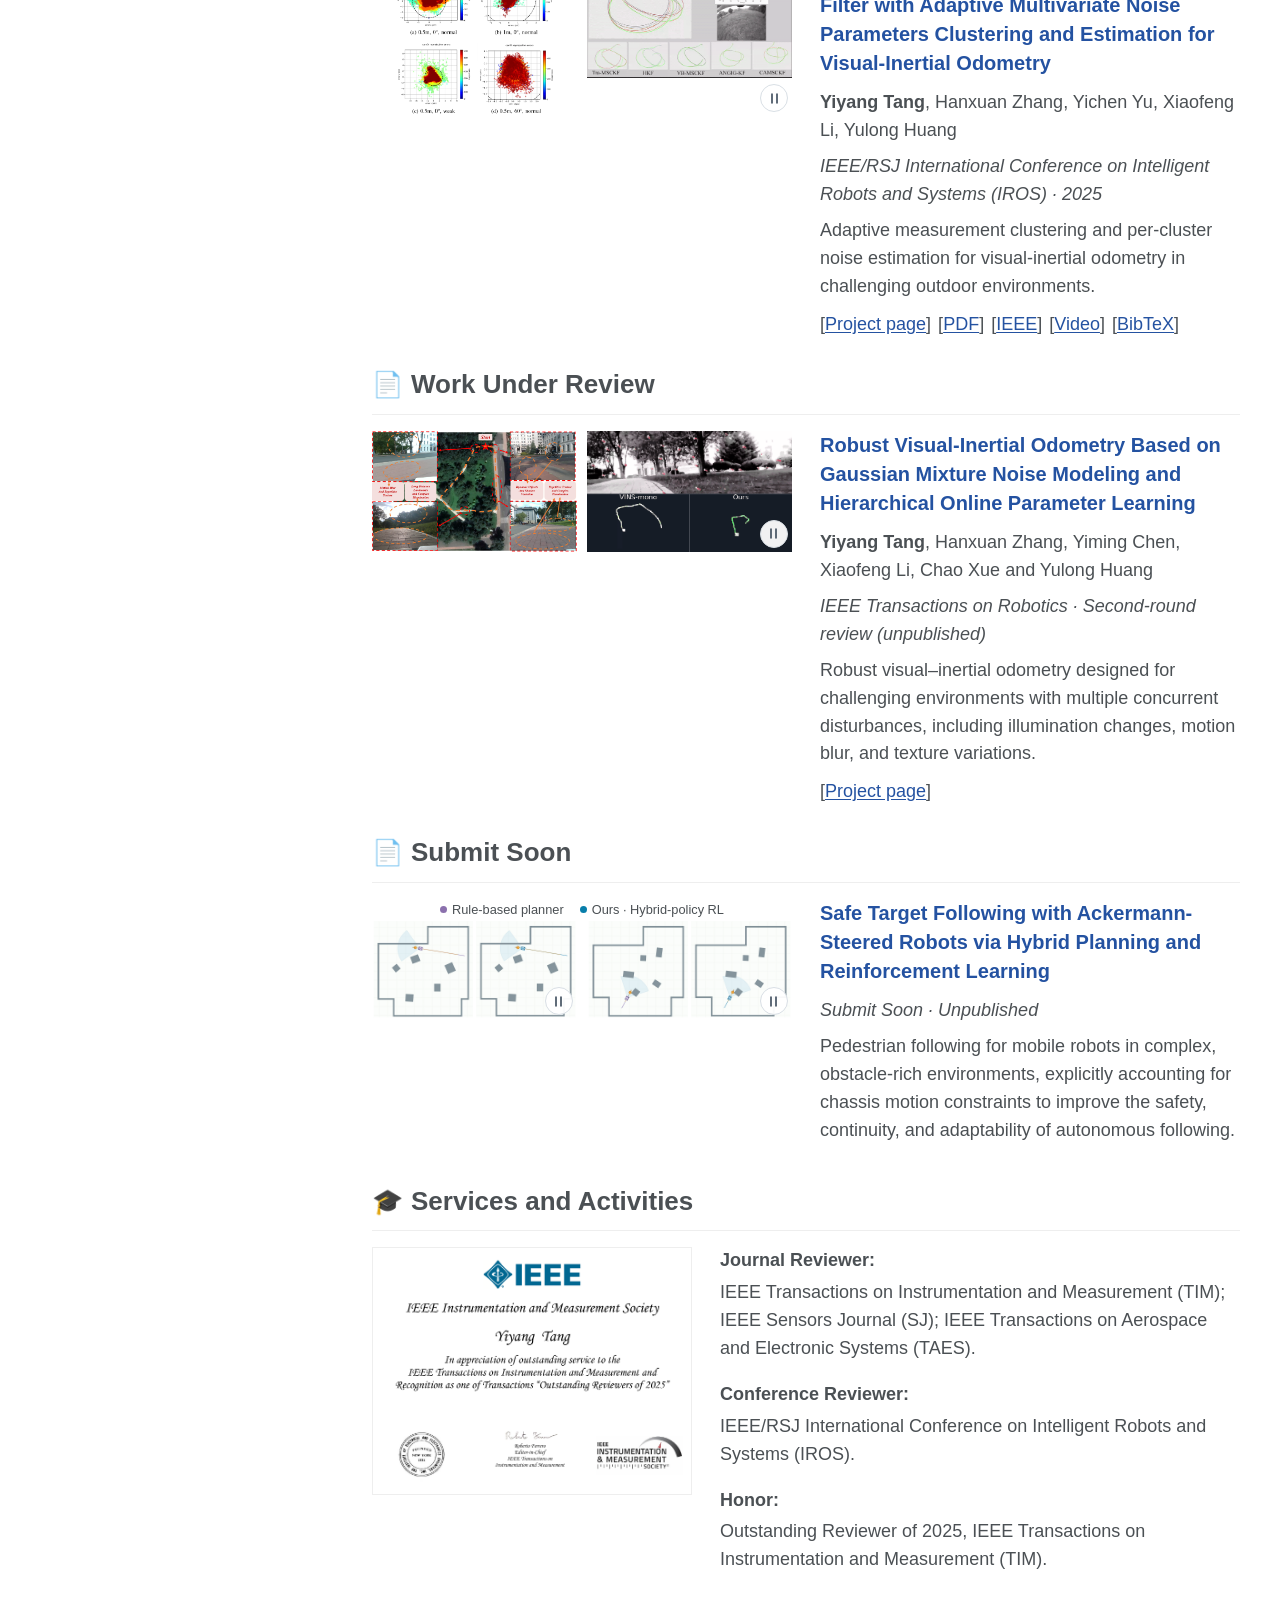
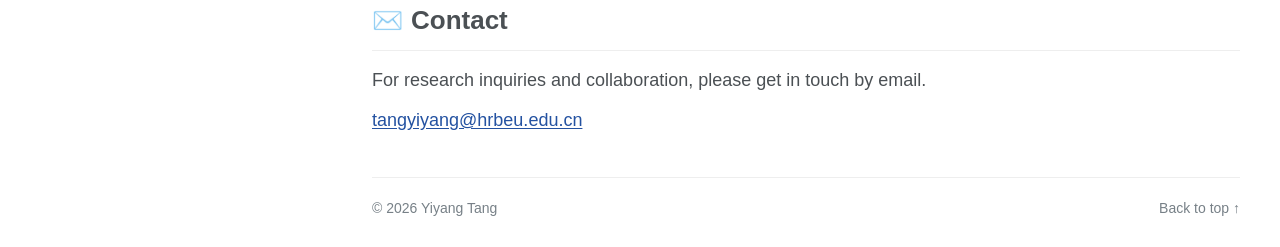
==== commit 4e101523: "Add files via upload" ====
--- a/index.html
+++ b/index.html
@@ -3,52 +3,192 @@
 <head>
   <meta charset="utf-8">
   <meta name="viewport" content="width=device-width, initial-scale=1">
-  <meta name="robots" content="noindex, nofollow, noarchive">
-  <meta name="description" content="Robust visual–inertial odometry designed for challenging environments with multiple concurrent disturbances, including illumination changes, motion blur, and texture variations. Unpublished work under second-round review.">
-  <meta property="og:title" content="Robust Visual-Inertial Odometry Based on Gaussian Mixture Noise Modeling and Hierarchical Online Parameter Learning">
-  <meta property="og:description" content="Robust visual–inertial odometry designed for challenging environments with multiple concurrent disturbances, including illumination changes, motion blur, and texture variations. Under second-round review at IEEE Transactions on Robotics.">
+  <meta name="description" content="Yiyang Tang is a PhD student at Harbin Engineering University, researching robotic perception, SLAM, and safe navigation in dynamic environments.">
+  <meta property="og:title" content="Yiyang Tang · Academic Homepage">
+  <meta property="og:description" content="PhD Student at Harbin Engineering University. Robotic perception, SLAM, and navigation in dynamic environments.">
   <meta property="og:type" content="website">
+  <meta name="author" content="Yiyang Tang">
   <meta name="theme-color" content="#ffffff">
-  <title>Robust Visual-Inertial Odometry Based on Gaussian Mixture Noise Modeling and Hierarchical Online Parameter Learning</title>
-  <link rel="icon" href="../assets/favicon.svg" type="image/svg+xml">
-  <link rel="stylesheet" href="project.css">
+  <title>Yiyang Tang · Academic Homepage</title>
+  <link rel="icon" href="assets/favicon.svg" type="image/svg+xml">
+  <link rel="stylesheet" href="assets/style.css">
+  <script src="assets/content.js" defer></script>
+  <script src="assets/site.js" defer></script>
+  <script src="assets/preview.js" defer></script>
 </head>
 <body>
   <a class="skip-link" href="#main">Skip to content</a>
-  <nav class="project-nav" aria-label="Project navigation">
-    <a class="home-link" href="../#under-review"><span aria-hidden="true">←</span> Yiyang Tang</a>
-    <div class="section-links"><a href="#video">Video</a><a href="#scenes">Scenes</a></div>
-  </nav>
-  <main id="main">
-    <header class="hero">
-      <h1>Robust Visual-Inertial Odometry Based on Gaussian Mixture Noise Modeling and Hierarchical Online Parameter Learning</h1>
-      <p class="authors"><strong>Yiyang Tang</strong>, Hanxuan Zhang, Yiming Chen, Xiaofeng Li, Chao Xue and Yulong Huang</p>
-      <p class="project-subtitle">Robust visual–inertial odometry designed for challenging environments with multiple concurrent disturbances, including illumination changes, motion blur, and texture variations.</p>
-      <p class="affiliation">Harbin Engineering University</p>
-      <p class="review-status">Second-round review · IEEE Transactions on Robotics</p>
-      <p class="preview-note">Unpublished work</p>
-    </header>
-    <section id="video" class="wide video-section" aria-labelledby="video-heading">
-      <h2 id="video-heading" class="sr-only">Outdoor experimental video</h2>
-      <video controls playsinline preload="metadata" poster="assets/demo-poster.jpg" width="1280" height="642" aria-label="Reliable VIO outdoor experimental video with camera observations and trajectory comparisons">
-        <source src="assets/demo.mp4" type="video/mp4">
-        Your browser does not support this video. <a href="assets/demo.mp4">Open the video</a>.
-      </video>
-    </section>
-    <section id="scenes" class="wide scene-section" aria-labelledby="scenes-heading">
-      <h2 id="scenes-heading">Experimental scenes</h2>
-      <div class="scene-grid">
-        <figure>
-          <a href="assets/classroom.png" target="_blank" rel="noopener noreferrer" aria-label="Open the indoor scene"><img src="assets/classroom.png" width="1073" height="800" loading="lazy" decoding="async" alt="An indoor experimental scene with examples of motion blur and complex illumination."></a>
-          <figcaption>Indoor scene</figcaption>
-        </figure>
-        <figure>
-          <a href="assets/campus.png" target="_blank" rel="noopener noreferrer" aria-label="Open the outdoor scene"><img src="assets/campus.png" width="1539" height="903" loading="lazy" decoding="async" alt="A campus route with examples of changing shadows, dynamic objects, motion blur, distant landmarks, and repetitive textures."></a>
-          <figcaption>Outdoor scene</figcaption>
-        </figure>
+  <header class="site-header">
+    <div class="header-inner">
+      <button class="menu-toggle" type="button" aria-expanded="false" aria-controls="primary-nav" hidden><span>Menu</span><svg viewBox="0 0 24 24" aria-hidden="true"><path d="M4 7h16M4 12h16M4 17h16"/></svg></button>
+      <nav id="primary-nav" class="primary-nav" aria-label="Main navigation">
+        <a class="active" href="#about" aria-current="location">About Me</a>
+        <a href="#research">Research</a>
+        <a href="#news" hidden>News</a>
+        <a href="#publications">Publications</a>
+        <a href="#under-review">Under Review</a>
+        <a href="#submit-soon">Submit Soon</a>
+        <a href="#services">Services and Activities</a>
+        <a href="#contact">Contact</a>
+      </nav>
+    </div>
+  </header>
+
+  <div class="page-layout">
+    <aside class="profile" aria-label="Personal profile">
+      <div class="portrait-wrap">
+        <div class="portrait-placeholder" id="portrait-placeholder" role="img" aria-label="Yiyang Tang monogram" hidden>
+          <span class="portrait-monogram" id="portrait-monogram">YT</span>
+        </div>
+        <img id="portrait" class="portrait" src="assets/github-avatar.jpg" alt="Yiyang Tang’s GitHub avatar" width="200" height="200" decoding="async">
       </div>
-    </section>
-  </main>
-  <footer class="project-footer"><a href="../#under-review">← Back to Yiyang Tang’s homepage</a></footer>
+      <div class="profile-summary">
+        <h2 id="profile-name">Yiyang Tang</h2>
+        <p class="profile-detail profile-role"><span id="profile-role">PhD Student</span></p>
+        <p class="profile-detail profile-affiliation"><span id="profile-affiliation">Harbin Engineering University</span></p>
+        <p class="profile-detail profile-tagline"><span id="profile-tagline">Robotic perception, SLAM &amp; navigation in dynamic environments.</span></p>
+        <p class="profile-detail profile-location"><svg class="detail-icon" viewBox="0 0 24 24" aria-hidden="true"><path d="M20 10c0 6-8 11-8 11S4 16 4 10a8 8 0 1 1 16 0Z"/><circle cx="12" cy="10" r="2.5"/></svg><span id="profile-location">Harbin, Heilongjiang, China</span></p>
+        <ul class="profile-links" id="profile-links" aria-label="Contact and academic profiles">
+          <li><a href="mailto:tangyiyang@hrbeu.edu.cn" aria-label="Email Yiyang Tang at tangyiyang@hrbeu.edu.cn"><svg class="link-icon" viewBox="0 0 24 24" aria-hidden="true"><path d="M3 5h18v14H3zM3 5l9 7 9-7"/></svg><span>Email</span></a></li>
+          <li><a href="https://github.com/YiyangTang521" target="_blank" rel="noopener noreferrer"><svg class="link-icon" viewBox="0 0 24 24" aria-hidden="true"><path d="M9 19c-4.3 1.4-4.3-2.5-6-3m12 6v-3.87a3.37 3.37 0 0 0-.94-2.61c3.14-.35 6.44-1.54 6.44-7A5.44 5.44 0 0 0 19 4.77 5.07 5.07 0 0 0 18.91 1S17.73.65 15 2.48a13.38 13.38 0 0 0-7 0C5.27.65 4.09 1 4.09 1A5.07 5.07 0 0 0 4 4.77a5.44 5.44 0 0 0-1.5 3.78c0 5.42 3.3 6.61 6.44 7A3.37 3.37 0 0 0 8 18.13V22"/></svg><span>GitHub</span></a></li>
+        </ul>
+        <p class="profile-pending" id="profile-links-empty" hidden>Contact &amp; academic profiles<br>to be added.</p>
+      </div>
+    </aside>
+
+    <main id="main">
+      <section class="about-section" id="about" aria-labelledby="about-title">
+        <h1 id="about-title">About Me</h1>
+        <div class="biography" id="biography">
+          <p>I am a PhD student at Harbin Engineering University, advised by <a href="https://ieeecss.org/contact/yulong-huang" target="_blank" rel="noopener noreferrer">Prof. Yulong Huang</a>. His research focuses on state estimation and filtering theory, and he serves as an Associate Editor of IEEE Transactions on Automatic Control and IEEE Transactions on Automation Science and Engineering.</p>
+          <p>My research focuses on robotic perception, navigation, and decision-making. I am particularly interested in enabling robots to accomplish navigation tasks safely and efficiently in dynamic environments.</p>
+          <p>Specifically, I study robust perception and SLAM under complex dynamic disturbances, as well as navigation and decision-making for challenging tasks such as target following.</p>
+        </div>
+        <div class="draft-note" id="draft-note" hidden><span class="draft-label">DRAFT</span><p>Profile information is being updated.</p></div>
+      </section>
+
+      <section id="research" class="content-section" aria-labelledby="research-title">
+        <h2 id="research-title" class="section-heading"><span class="section-icon" aria-hidden="true">🔬</span> Research Interests</h2>
+        <div class="research-list" id="research-list">
+          <article class="research-item"><img src="assets/slam.svg" width="248" height="156" alt="Concept illustration of a camera trajectory and mapped landmarks"><div><h3>Robust perception &amp; SLAM</h3><p>Developing reliable perception and localization under complex dynamic disturbances, with an emphasis on robust state estimation and spatial understanding.</p></div></article>
+          <article class="research-item"><img src="assets/navigation.svg" width="248" height="156" alt="Concept illustration of alternative robot paths around moving obstacles"><div><h3>Navigation in dynamic environments</h3><p>Studying how robots can complete navigation tasks safely and efficiently while adapting to moving obstacles and changing surroundings.</p></div></article>
+          <article class="research-item"><img src="assets/following.svg" width="248" height="156" alt="Concept illustration of a robot following a target around an obstacle"><div><h3>Target following &amp; decision-making</h3><p>Exploring navigation and decision-making for demanding tasks such as target following in complex, dynamic environments.</p></div></article>
+        </div>
+      </section>
+
+      <section id="news" class="content-section" aria-labelledby="news-title" hidden>
+        <h2 id="news-title" class="section-heading"><span class="section-icon" aria-hidden="true">🔥</span> News</h2>
+        <ul id="news-list" class="news-list"></ul>
+        <p id="news-empty" class="empty-note">Research updates and announcements will appear here.</p>
+      </section>
+
+      <section id="publications" class="content-section" aria-labelledby="publications-title">
+        <h2 id="publications-title" class="section-heading"><span class="section-icon" aria-hidden="true">📝</span> Selected Publications</h2>
+        <div class="publication-filters" id="publication-filters" role="group" aria-label="Filter publications by topic" hidden></div>
+        <p id="publication-status" class="sr-only" role="status" aria-live="polite"></p>
+        <div id="publication-list" class="publication-list">
+          <article class="publication with-preview">
+            <div class="publication-media">
+              <div class="publication-gallery">
+                <a class="publication-thumbnail" href="visual-semantic-lo/assets/large-occlusion.png" target="_blank" rel="noopener noreferrer" aria-label="Open full-size Figure 1(a)"><img src="visual-semantic-lo/assets/large-occlusion.png" width="603" height="408" loading="lazy" alt="Figure 1(a): visual segmentation identifies a large nearby vehicle and removes missed dynamic points, shown in red."></a>
+                <div class="publication-thumbnail preview-media"><a href="visual-semantic-lo/" aria-label="View the visual semantic-assisted LiDAR odometry project page"><img src="visual-semantic-lo/assets/long-range.png" width="606" height="411" loading="lazy" alt="Figure 1(b): visual segmentation identifies a distant vehicle and its dynamic LiDAR points missed by 3D detection."></a></div>
+              </div>
+            </div>
+            <div class="publication-body">
+              <h3><a href="visual-semantic-lo/">A LiDAR Odometry with Visual Semantic Segmentation-Assisted Dynamic Object Removal</a></h3>
+              <p class="publication-authors"><strong>Yiyang Tang</strong>, Runbo Guo, Yichen Yu, Hanxuan Zhang</p>
+              <p class="publication-venue">IEEE International Conference on Electronic Engineering and Information Systems (EEiSS) · 2026</p>
+              <p class="publication-description">Visual semantic segmentation and two-stage verification remove dynamic points missed by LiDAR detection while preserving valid static measurements.</p>
+              <div class="publication-links"><a href="visual-semantic-lo/">Project page</a><a href="visual-semantic-lo/assets/paper.pdf">PDF</a><a href="https://ieeexplore.ieee.org/document/11584613" target="_blank" rel="noopener noreferrer">IEEE</a><a href="visual-semantic-lo/#citation">BibTeX</a></div>
+            </div>
+          </article>
+          <article class="publication with-preview">
+            <div class="publication-media">
+              <div class="publication-gallery">
+                <a class="publication-thumbnail" href="camsckf/assets/figure-1.png" target="_blank" rel="noopener noreferrer" aria-label="Open full-size Figure 1"><img src="camsckf/assets/figure-1.png" width="1170" height="1100" loading="lazy" alt="Figure 1 of the paper: feature-point noise distributions under different observation distances, viewpoints, and lighting conditions."></a>
+                <div class="publication-thumbnail preview-media"><a href="camsckf/" aria-label="View the CAMSCKF project page"><img src="camsckf/assets/preview-poster.jpg" width="640" height="360" loading="lazy" alt="CAMSCKF experimental demonstration with trajectory comparisons, estimated measurement noise, and onboard camera footage."></a></div>
+              </div>
+            </div>
+            <div class="publication-body">
+              <h3><a href="camsckf/">CAMSCKF: A Multi-State Constraint Kalman Filter with Adaptive Multivariate Noise Parameters Clustering and Estimation for Visual-Inertial Odometry</a></h3>
+              <p class="publication-authors"><strong>Yiyang Tang</strong>, Hanxuan Zhang, Yichen Yu, Xiaofeng Li, Yulong Huang</p>
+              <p class="publication-venue">IEEE/RSJ International Conference on Intelligent Robots and Systems (IROS) · 2025</p>
+              <p class="publication-description">Adaptive measurement clustering and per-cluster noise estimation for visual-inertial odometry in challenging outdoor environments.</p>
+              <div class="publication-links"><a href="camsckf/">Project page</a><a href="camsckf/assets/paper.pdf">PDF</a><a href="https://ieeexplore.ieee.org/document/11246963" target="_blank" rel="noopener noreferrer">IEEE</a><a href="camsckf/#video">Video</a><a href="camsckf/#citation">BibTeX</a></div>
+            </div>
+          </article>
+        </div>
+        <p id="publications-empty" class="empty-note" hidden>Selected papers will be added here soon.</p>
+      </section>
+
+      <section id="under-review" class="content-section" aria-labelledby="under-review-title">
+        <h2 id="under-review-title" class="section-heading"><span class="section-icon" aria-hidden="true">📄</span> Work Under Review</h2>
+        <article class="publication with-preview">
+          <div class="publication-media">
+            <div class="publication-gallery vio-gallery">
+              <a class="publication-thumbnail" href="robust-vio/#scenes" aria-label="View the experimental scenes"><img src="robust-vio/assets/campus.png" width="1539" height="903" loading="lazy" alt="An outdoor campus scene with several visual disturbances."></a>
+              <div class="publication-thumbnail preview-media" data-animated-preview>
+                <a href="robust-vio/assets/trajectory-preview-compact.gif" target="_blank" rel="noopener noreferrer" aria-label="Open the larger animated trajectory comparison in a new tab"><img src="robust-vio/assets/trajectory-poster-compact.jpg" data-animation-src="robust-vio/assets/trajectory-preview-compact.gif" data-poster-src="robust-vio/assets/trajectory-poster-compact.jpg" width="513" height="301" loading="lazy" decoding="async" alt="Reliable VIO outdoor experiment with camera observations above and enhanced VINS-mono and Ours trajectory views side by side below."></a>
+                <button class="preview-toggle" type="button" aria-label="Play Reliable VIO experimental preview" hidden><svg class="link-icon" viewBox="0 0 24 24" aria-hidden="true"><path d="m8 5 11 7-11 7z"/></svg></button>
+              </div>
+            </div>
+          </div>
+          <div class="publication-body">
+            <h3><a href="robust-vio/">Robust Visual-Inertial Odometry Based on Gaussian Mixture Noise Modeling and Hierarchical Online Parameter Learning</a></h3>
+            <p class="publication-authors"><strong>Yiyang Tang</strong>, Hanxuan Zhang, Yiming Chen, Xiaofeng Li, Chao Xue and Yulong Huang</p>
+            <p class="publication-venue">IEEE Transactions on Robotics · Second-round review (unpublished)</p>
+            <p class="publication-description">Robust visual–inertial odometry designed for challenging environments with multiple concurrent disturbances, including illumination changes, motion blur, and texture variations.</p>
+            <div class="publication-links"><a href="robust-vio/">Project page</a></div>
+          </div>
+        </article>
+      </section>
+
+      <section id="submit-soon" class="content-section" aria-labelledby="submit-soon-title">
+        <h2 id="submit-soon-title" class="section-heading"><span class="section-icon" aria-hidden="true">📄</span> Submit Soon</h2>
+        <article class="publication with-preview">
+          <div class="publication-media">
+            <div class="publication-gallery following-gallery">
+              <div class="following-key" aria-label="Method key shared by both demonstrations"><span>Rule-based planner</span><span class="following-ours">Ours · Hybrid-policy RL</span></div>
+              <div class="publication-thumbnail preview-media" data-animated-preview data-preview-label="target-following comparison, scenario 1">
+                <a href="assets/target-following/scene-1-labeled.gif" target="_blank" rel="noopener noreferrer" aria-label="Open the full-size labeled target-following comparison for scenario 1"><img src="assets/target-following/scene-1-clean-poster.png" data-animation-src="assets/target-following/scene-1-clean.gif" data-poster-src="assets/target-following/scene-1-clean-poster.png" width="960" height="464" loading="lazy" decoding="async" alt="Scenario 1: traditional rule-based planner on the left and our hybrid-policy RL model on the right, following a pedestrian around obstacles."></a>
+                <button class="preview-toggle" type="button" aria-label="Play target-following comparison, scenario 1" hidden><svg class="link-icon" viewBox="0 0 24 24" aria-hidden="true"><path d="m8 5 11 7-11 7z"/></svg></button>
+              </div>
+              <div class="publication-thumbnail preview-media" data-animated-preview data-preview-label="target-following comparison, scenario 2">
+                <a href="assets/target-following/scene-2-clean.gif" target="_blank" rel="noopener noreferrer" aria-label="Open the full-size animated target-following comparison for scenario 2"><img src="assets/target-following/scene-2-clean-poster.png" data-animation-src="assets/target-following/scene-2-clean.gif" data-poster-src="assets/target-following/scene-2-clean-poster.png" width="960" height="464" loading="lazy" decoding="async" alt="Scenario 2: traditional rule-based planner on the left and our hybrid-policy RL model on the right, using the same method columns as the first comparison."></a>
+                <button class="preview-toggle" type="button" aria-label="Play target-following comparison, scenario 2" hidden><svg class="link-icon" viewBox="0 0 24 24" aria-hidden="true"><path d="m8 5 11 7-11 7z"/></svg></button>
+              </div>
+            </div>
+          </div>
+          <div class="publication-body">
+            <h3>Safe Target Following with Ackermann-Steered Robots via Hybrid Planning and Reinforcement Learning</h3>
+            <p class="publication-venue">Submit Soon · Unpublished</p>
+            <p class="publication-description">Pedestrian following for mobile robots in complex, obstacle-rich environments, explicitly accounting for chassis motion constraints to improve the safety, continuity, and adaptability of autonomous following.</p>
+          </div>
+        </article>
+      </section>
+
+      <section id="services" class="content-section" aria-labelledby="services-title">
+        <h2 id="services-title" class="section-heading"><span class="section-icon" aria-hidden="true">🎓</span> Services and Activities</h2>
+        <div class="services-layout">
+          <a class="service-certificate" href="assets/tim-outstanding-reviewer-2025.pdf" target="_blank" rel="noopener noreferrer" aria-label="Open the IEEE TIM 2025 outstanding reviewer certificate as a PDF in a new tab"><img src="assets/tim-outstanding-reviewer-2025.png" width="1400" height="1082" loading="lazy" decoding="async" alt="IEEE certificate recognizing Yiyang Tang as one of the Transactions on Instrumentation and Measurement Outstanding Reviewers of 2025."></a>
+          <ul id="service-list" class="service-list">
+            <li><strong>Journal Reviewer: </strong>IEEE Transactions on Instrumentation and Measurement (TIM); IEEE Sensors Journal (SJ); IEEE Transactions on Aerospace and Electronic Systems (TAES).</li>
+            <li><strong>Conference Reviewer: </strong>IEEE/RSJ International Conference on Intelligent Robots and Systems (IROS).</li>
+            <li><strong>Honor: </strong>Outstanding Reviewer of 2025, IEEE Transactions on Instrumentation and Measurement (TIM).</li>
+          </ul>
+        </div>
+        <p id="services-empty" class="empty-note" hidden>Editorial, reviewing, and community activities will be added here.</p>
+      </section>
+
+      <section id="contact" class="content-section contact-section" aria-labelledby="contact-title">
+        <h2 id="contact-title" class="section-heading"><span class="section-icon" aria-hidden="true">✉️</span> Contact</h2>
+        <p id="contact-description">For research inquiries and collaboration, please get in touch by email.</p>
+        <p><a id="contact-email" href="mailto:tangyiyang@hrbeu.edu.cn">tangyiyang@hrbeu.edu.cn</a></p>
+      </section>
+      <footer class="site-footer"><span>© <span id="copyright-year">2026</span> <span id="footer-name">Yiyang Tang</span></span><a href="#about">Back to top <span aria-hidden="true">↑</span></a></footer>
+      <noscript><p class="noscript-note">Profile and publication information are available without JavaScript. Enable JavaScript for animated previews and citation tools.</p></noscript>
+    </main>
+  </div>
+  <dialog id="bibtex-dialog" aria-labelledby="bibtex-title"><div class="dialog-header"><h2 id="bibtex-title">BibTeX citation</h2><button id="close-bibtex" type="button" aria-label="Close citation">×</button></div><pre id="bibtex-content" tabindex="0"></pre><button class="email-button" id="copy-bibtex" type="button">Copy citation</button><p id="copy-status" role="status" aria-live="polite"></p></dialog>
 </body>
 </html>
--- a/assets/style.css
+++ b/assets/style.css
@@ -0,0 +1,213 @@
+:root {
+  --text: #4b5054;
+  --muted: #778087;
+  --link: #2452a1;
+  --line: #eeeeee;
+  --font: Arial, Helvetica, sans-serif;
+}
+* { box-sizing: border-box; }
+html { scroll-behavior: smooth; scroll-padding-top: 100px; }
+body { margin: 0; color: var(--text); background: #fff; font: 18px/1.55 var(--font); }
+a { color: var(--link); text-decoration: underline; text-underline-offset: 2px; }
+a:hover { color: #153b7e; }
+button { font: inherit; color: inherit; cursor: pointer; }
+a, button { -webkit-tap-highlight-color: transparent; }
+a:focus-visible, button:focus-visible, pre:focus-visible { outline: 2px solid var(--link); outline-offset: 4px; }
+img { display: block; max-width: 100%; }
+[hidden] { display: none !important; }
+h1, h2, h3 { font-family: var(--font); color: var(--text); font-weight: 700; }
+h1, h2, h3, p { margin-top: 0; }
+::selection { background: #dfebff; }
+.sr-only { position: absolute; width: 1px; height: 1px; padding: 0; overflow: hidden; clip: rect(0,0,0,0); white-space: nowrap; border: 0; }
+.skip-link { position: fixed; top: -100px; left: 20px; z-index: 20; padding: 10px 16px; background: #fff; border: 1px solid var(--link); }
+.skip-link:focus { top: 12px; }
+
+/* Simple navigation, aligned with the page's left edge. */
+.site-header { position: sticky; top: 0; z-index: 10; background: #fff; border-bottom: 1px solid var(--line); }
+.header-inner { max-width: 1680px; min-height: 74px; padding: 0 40px; margin: auto; display: flex; align-items: center; }
+.primary-nav { display: flex; align-items: center; gap: 36px; }
+.primary-nav a { padding: 23px 0; font-size: 18px; line-height: 1.5; color: var(--muted); text-decoration: none; }
+.primary-nav a:hover, .primary-nav a.active { color: var(--text); }
+.primary-nav a.active { font-weight: 700; }
+.menu-toggle { display: none; align-items: center; gap: 9px; min-height: 48px; padding: 8px 0; border: 0; background: none; }
+.menu-toggle svg { width: 22px; height: 22px; fill: none; stroke: currentColor; stroke-width: 1.6; }
+
+/* A narrow profile column and one continuous reading column. */
+.page-layout { max-width: 1680px; margin: auto; padding: 44px 40px 0; display: grid; grid-template-columns: 272px minmax(0,1fr); column-gap: 60px; }
+.profile { position: sticky; top: 108px; align-self: start; }
+.portrait-wrap { width: 200px; height: 200px; margin: 0 0 18px; }
+.portrait { width: 200px; height: 200px; object-fit: cover; border-radius: 50%; padding: 5px; border: 1px solid var(--line); background: #fff; }
+.portrait-placeholder { width: 100%; height: 100%; border-radius: 50%; display: flex; align-items: center; justify-content: center; background: #f4f5f6; border: 1px solid var(--line); }
+.portrait-monogram { font-size: 52px; font-weight: 700; color: var(--muted); }
+.profile-summary { min-width: 0; }
+.profile h2 { margin: 0 0 10px; font-size: 27px; line-height: 1.3; }
+.profile-detail { margin: 0; font-size: 18px; line-height: 1.55; }
+.profile-role { margin-bottom: 3px; }
+.profile-affiliation { margin-bottom: 24px; }
+.profile-tagline { margin-bottom: 23px; }
+.profile-location { display: flex; align-items: flex-start; gap: 9px; margin-bottom: 12px; }
+.profile-location > span { min-width: 0; }
+.detail-icon, .link-icon { width: 19px; height: 19px; flex-shrink: 0; fill: none; stroke: currentColor; stroke-width: 1.8; stroke-linecap: round; stroke-linejoin: round; }
+.profile-location .detail-icon { margin-top: 4px; }
+.profile-links { list-style: none; padding: 0; margin: 0; }
+.profile-links li { margin: 0 0 12px; }
+.profile-links a { display: inline-flex; align-items: center; gap: 9px; max-width: 100%; font-size: 18px; color: var(--text); text-decoration: none; }
+.profile-links a:hover { color: var(--link); text-decoration: underline; }
+.profile-links a > span { min-width: 0; overflow-wrap: anywhere; }
+.profile-pending { font-size: 16px; color: var(--muted); }
+.pending { font-style: italic; }
+
+main { min-width: 0; }
+h1 { margin: 0 0 18px; font-size: 28px; line-height: 1.3; }
+.biography p { margin: 0 0 17px; font-size: 18px; line-height: 1.55; }
+.biography p:last-child { margin-bottom: 0; }
+.biography a { font-weight: 400; }
+.draft-note { margin-top: 18px; padding: 10px 14px; border-left: 2px solid #bbb; }
+.draft-label { font-weight: 700; font-size: 14px; }
+.draft-note p { margin: 4px 0 0; font-size: 16px; }
+.content-section { margin-top: 30px; scroll-margin-top: 100px; }
+.section-heading { display: flex; align-items: baseline; gap: 8px; margin: 0 0 16px; padding-bottom: 12px; border-bottom: 1px solid var(--line); font-size: 26px; line-height: 1.3; }
+.section-icon { font-size: 25px; line-height: 1; flex-shrink: 0; }
+
+/* Shared image-and-text alignment for research entries. */
+.research-item { display: grid; grid-template-columns: minmax(200px,30%) minmax(0,1fr); gap: 32px; align-items: start; margin: 0 0 26px; }
+.research-item:last-child { margin-bottom: 0; }
+.research-item img { width: 100%; height: auto; aspect-ratio: 16/9; object-fit: contain; background: #f8f9fa; box-shadow: 0 2px 5px #00000018; }
+.research-item > div { min-width: 0; padding-top: 6px; }
+.research-item h3, .publication h3 { margin: 0 0 11px; font-size: 20px; line-height: 1.45; }
+.research-item p { margin: 0; font-size: 18px; line-height: 1.55; }
+.news-list, .service-list { margin: 0; padding-left: 30px; }
+.news-list li, .service-list li { padding-left: 4px; margin-bottom: 13px; }
+.news-date { font-style: italic; white-space: nowrap; }
+.news-date:after { content: ': '; }
+.news-list p { display: inline; margin: 0; }
+.empty-note { margin: 0; color: var(--muted); font-size: 18px; }
+.publication-filters { display: flex; gap: 18px; flex-wrap: wrap; margin: 0 0 22px; }
+.publication-filters button { padding: 3px 0; border: 0; background: none; color: var(--link); font-size: 16px; }
+.publication-filters button[aria-pressed=true] { font-weight: 700; text-decoration: underline; text-underline-offset: 4px; }
+.publication { margin-bottom: 27px; }
+.publication:last-child { margin-bottom: 0; }
+.publication.with-preview, .services-layout { display: grid; grid-template-columns: repeat(2,minmax(0,1fr)); gap: 28px; align-items: start; }
+.services-layout { grid-template-columns: minmax(0,320px) minmax(0,1fr); }
+.publication-body { min-width: 0; }
+.publication h3 a { text-decoration: none; }
+.publication h3 a:hover { text-decoration: underline; }
+.publication-media { padding: 0; }
+.publication-gallery { display: grid; grid-template-columns: repeat(2,minmax(0,1fr)); gap: 10px; align-items: stretch; }
+.publication-thumbnail { position: relative; display: block; min-width: 0; min-height: 0; aspect-ratio: 4 / 3; overflow: hidden; background: #fff; }
+.vio-gallery .publication-thumbnail, .following-gallery .publication-thumbnail { aspect-ratio: 513 / 301; }
+.following-gallery { position: relative; }
+.following-key { position: absolute; inset: 0 0 auto; z-index: 1; display: flex; align-items: center; justify-content: center; gap: 16px; height: 18%; font-size: clamp(10px,1vw,14px); line-height: 1.15; white-space: nowrap; pointer-events: none; }
+.following-key span { display: inline-flex; align-items: center; gap: 5px; }
+.following-key span::before { content: ''; width: 7px; height: 7px; flex: 0 0 7px; border-radius: 50%; background: #8b70ad; }
+.following-key .following-ours::before { background: #087eaa; }
+#submit-soon .publication-body h3 { color: var(--link); }
+.publication-thumbnail > a { display: block; width: 100%; height: 100%; }
+.publication-thumbnail img { position: absolute; inset: 0; display: block; width: 100%; height: 100%; object-fit: contain; object-position: center top; }
+.following-gallery .publication-thumbnail img { top: 18%; height: 82%; }
+.preview-media { position: relative; }
+.preview-toggle { position: absolute; right: 4px; bottom: 4px; display: grid; place-items: center; width: 28px; height: 28px; padding: 5px; border: 1px solid #d9dfe5; border-radius: 50%; background: #fffffff0; color: #354455; }
+.preview-toggle .link-icon { width: 15px; height: 15px; stroke-width: 2.5; }
+.preview-toggle:hover { background: #fff; color: var(--link); }
+.publication-authors, .publication-venue { margin: 0 0 8px; font-size: 18px; }
+.publication-venue { font-style: italic; }
+.publication-description { margin: 0 0 10px; font-size: 18px; }
+.publication-links { display: flex; gap: 7px; flex-wrap: wrap; }
+.publication-links a, .publication-links button { padding: 0; border: 0; background: none; color: var(--link); font-size: 18px; text-decoration: underline; text-underline-offset: 2px; }
+.publication-links a:before, .publication-links button:before { content: '['; color: var(--text); }
+.publication-links a:after, .publication-links button:after { content: ']'; color: var(--text); }
+.service-certificate { display: block; min-width: 0; width: 100%; max-width: 320px; border: 1px solid var(--line); }
+.service-certificate img { width: 100%; height: auto; }
+.services-layout .service-list { min-width: 0; margin: 0; padding: 0; list-style: none; }
+.services-layout .service-list li { padding: 0; margin-bottom: 18px; }
+.services-layout .service-list li:last-child { margin-bottom: 0; }
+.services-layout .service-list strong { display: block; margin-bottom: 4px; }
+.contact-section p { margin: 0 0 12px; }
+#contact-email { overflow-wrap: anywhere; }
+.site-footer { display: flex; justify-content: space-between; flex-wrap: wrap; gap: 10px 25px; margin-top: 42px; padding: 20px 0 28px; border-top: 1px solid var(--line); font-size: 14px; color: var(--muted); }
+.site-footer a { color: var(--muted); text-decoration: none; }
+.site-footer a:hover { text-decoration: underline; }
+.noscript-note { font-size: 14px; color: var(--muted); }
+
+/* Citation dialog and keyboard interaction. */
+dialog { width: min(680px,calc(100% - 32px)); padding: 25px; border: 1px solid #ddd; border-radius: 4px; background: #fff; color: var(--text); box-shadow: 0 12px 50px #0003; }
+dialog::backdrop { background: #0006; }
+.dialog-header { display: flex; align-items: center; justify-content: space-between; gap: 20px; }
+.dialog-header h2 { font-size: 25px; margin: 0; }
+.dialog-header button { font-size: 29px; line-height: 1; padding: 8px 10px; border: 0; background: none; }
+dialog pre { white-space: pre-wrap; overflow-wrap: anywhere; font-size: 15px; line-height: 1.6; background: #f6f6f6; padding: 16px; max-height: 50vh; overflow: auto; }
+.email-button { padding: 8px 14px; border: 1px solid #ccc; border-radius: 3px; background: #f7f7f7; font-size: 16px; }
+.email-button:hover { background: #eee; }
+#copy-status { font-size: 15px; min-height: 24px; margin: 10px 0 0; }
+
+@media (max-width: 1200px) {
+  .header-inner { padding: 0 32px; }
+  .primary-nav { gap: 24px; }
+  .page-layout { padding: 36px 32px 0; grid-template-columns: 235px minmax(0,1fr); gap: 40px; }
+  .portrait-wrap, .portrait { width: 190px; height: 190px; }
+  .research-item { grid-template-columns: minmax(180px,30%) minmax(0,1fr); gap: 25px; }
+}
+@media (max-width: 1100px) {
+  .publication.with-preview, .services-layout { grid-template-columns: minmax(0,1fr); gap: 16px; }
+  .publication-media { width: 100%; max-width: 680px; }
+}
+@media (max-width: 900px) {
+  .header-inner { min-height: 58px; flex-wrap: wrap; justify-content: flex-end; }
+  .menu-toggle:not([hidden]) { display: flex; font-size: 16px; }
+  .primary-nav { width: 100%; gap: 6px 22px; padding-bottom: 12px; flex-wrap: wrap; }
+  .primary-nav a { padding: 7px 0; font-size: 16px; }
+  .js-ready .primary-nav { display: none; }
+  .js-ready .primary-nav.is-open { display: flex; }
+  .page-layout { grid-template-columns: minmax(0,1fr); gap: 0; }
+  .profile { position: static; display: grid; grid-template-columns: 150px minmax(0,1fr); gap: 28px; padding-bottom: 30px; margin-bottom: 28px; border-bottom: 1px solid var(--line); }
+  .portrait-wrap, .portrait { width: 150px; height: 150px; }
+  .portrait-wrap { margin: 0; }
+  .profile-affiliation { margin-bottom: 16px; }
+  .profile-tagline { margin-bottom: 16px; }
+  .profile-links { display: flex; flex-wrap: wrap; gap: 8px 24px; }
+  .profile-links li { margin: 0; }
+  .research-item { grid-template-columns: minmax(180px,32%) minmax(0,1fr); }
+}
+@media (max-width: 600px) {
+  html { scroll-padding-top: 80px; }
+  body { font-size: 16px; }
+  .header-inner { padding: 0 20px; }
+  .page-layout { padding: 25px 20px 0; }
+  .profile { grid-template-columns: 112px minmax(0,1fr); gap: 20px; padding-bottom: 26px; margin-bottom: 25px; }
+  .portrait-wrap, .portrait { width: 112px; height: 112px; }
+  .portrait { padding: 3px; }
+  .portrait-monogram { font-size: 35px; }
+  .profile h2 { font-size: 25px; margin-bottom: 9px; }
+  .profile-detail, .profile-links a { font-size: 16px; }
+  .profile-links { display: block; }
+  .profile-links li { margin-bottom: 9px; }
+  .profile-location .detail-icon { margin-top: 3px; }
+  h1 { font-size: 26px; }
+  .biography p { font-size: 16px; line-height: 1.65; margin-bottom: 15px; }
+  .content-section { margin-top: 26px; scroll-margin-top: 82px; }
+  .section-heading { font-size: 24px; padding-bottom: 10px; margin-bottom: 16px; }
+  .section-icon { font-size: 23px; }
+  .research-item { grid-template-columns: minmax(0,1fr); gap: 15px; margin-bottom: 25px; }
+  .publication.with-preview, .services-layout { grid-template-columns: minmax(0,1fr); gap: 15px; }
+  .publication-media { max-width: 460px; padding-top: 0; }
+  .research-item img { max-width: 460px; }
+  .research-item > div { padding: 0; }
+  .research-item h3, .publication h3 { font-size: 19px; margin-bottom: 8px; }
+  .research-item p, .empty-note, .publication-authors, .publication-venue, .publication-description, .publication-links a, .publication-links button { font-size: 16px; line-height: 1.65; }
+  .site-footer { margin-top: 30px; font-size: 14px; }
+}
+@media (max-width: 380px) {
+  .page-layout { padding-right: 18px; padding-left: 18px; }
+  .profile { grid-template-columns: 92px minmax(0,1fr); gap: 16px; }
+  .portrait-wrap, .portrait { width: 92px; height: 92px; }
+  .profile h2 { font-size: 23px; }
+}
+@media (prefers-reduced-motion: reduce) { html { scroll-behavior: auto; } }
+@media print {
+  .site-header, .site-footer, .draft-note, .publication-filters, .preview-toggle, dialog { display: none !important; }
+  .page-layout { display: block; padding: 0; }
+  .profile { position: static; margin-bottom: 24px; }
+  .portrait-wrap { display: none; }
+  .research-item, .publication { break-inside: avoid; }
+  a { color: inherit; }
+}
